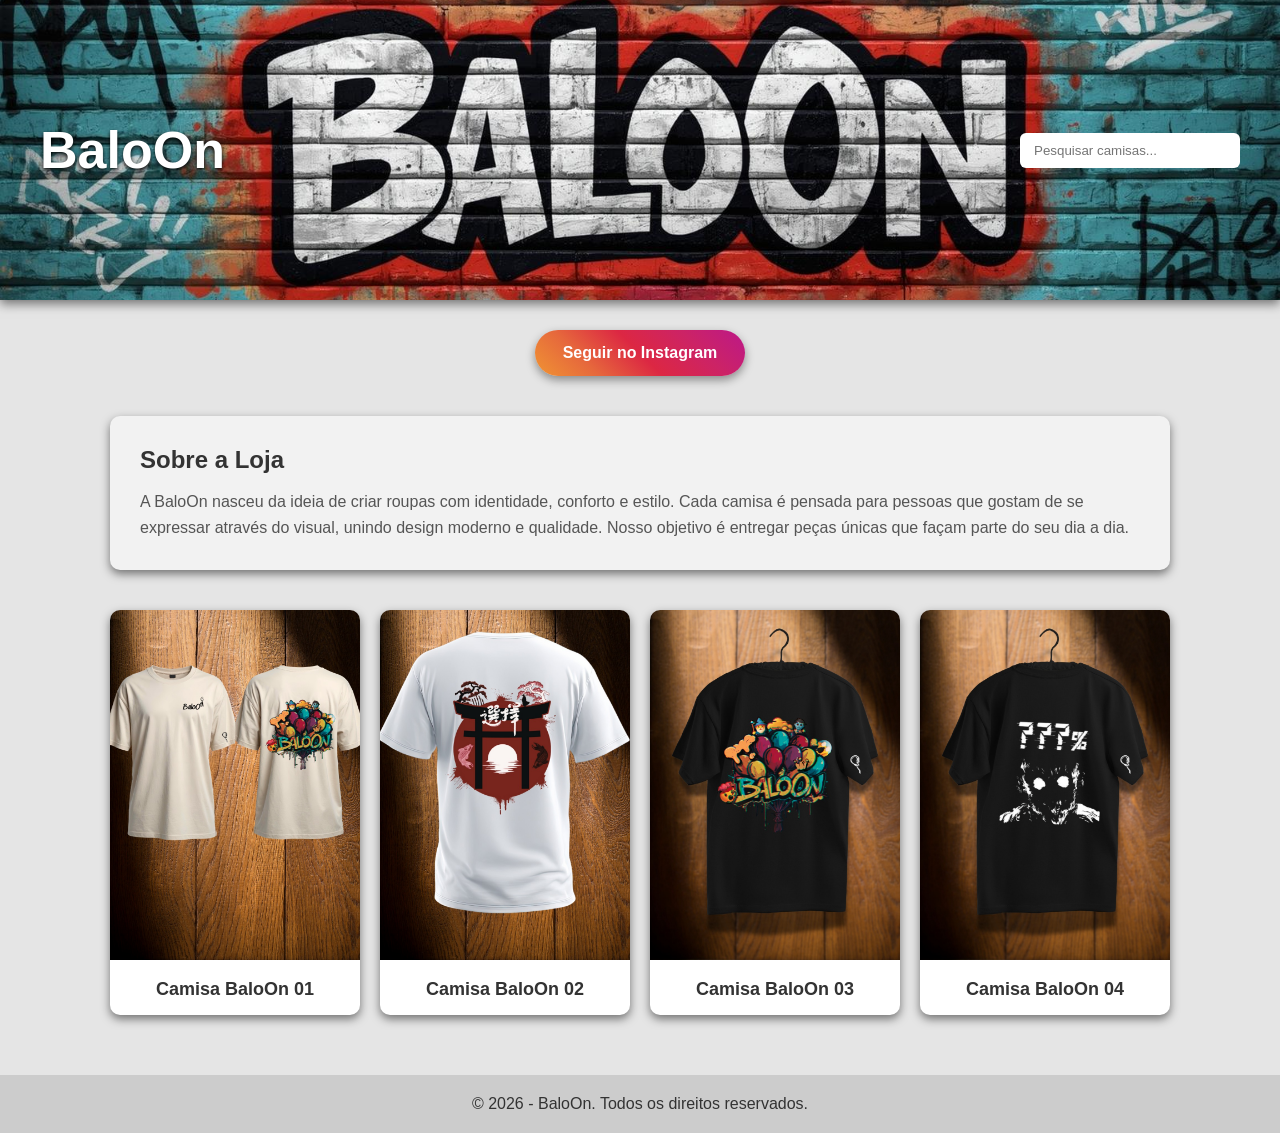
==== index.html @ 8f0a7f76 "Add files via upload" ====
<!DOCTYPE html>
<html lang="pt-BR">
<head>
    <meta charset="UTF-8">
    <meta name="viewport" content="width=device-width, initial-scale=1.0">
    <link rel="stylesheet" href="css/style.css">
    <title>Loja BaloOn</title>
</head>
<body>

    <header>
        <h1>BaloOn</h1>
        <div class="search-box">
            <input type="text" placeholder="Pesquisar camisas...">
        </div>
    </header>
     
    <div class="instagram-container">
    <a 
        href="https://www.instagram.com/baloon081" 
        target="_blank" 
        class="instagram-button"
    >
        Seguir no Instagram
    </a>
</div>

    <main>
        <section class="about">
            <h2>Sobre a Loja</h2>
            <p>
                A BaloOn nasceu da ideia de criar roupas com identidade, conforto e estilo.
                Cada camisa é pensada para pessoas que gostam de se expressar através do visual,
                unindo design moderno e qualidade. Nosso objetivo é entregar peças únicas
                que façam parte do seu dia a dia. 
            </p>
        </section>

        <section class="products">

            <a href="produto.html?id=1" class="product-link">
    <div class="product-card">
        <img src="img/camisa1.jpg" alt="Camisa 1">
        <h3>Camisa BaloOn 01</h3>
    </div>
</a>

<a href="produto.html?id=2" class="product-link">
    <div class="product-card">
        <img src="img/camisa2.jpg" alt="Camisa 2">
        <h3>Camisa BaloOn 02</h3>
    </div>
</a>

<a href="produto.html?id=3" class="product-link">
    <div class="product-card">
        <img src="img/camisa3.jpg" alt="Camisa 3">
        <h3>Camisa BaloOn 03</h3>
    </div>
</a>

<a href="produto.html?id=4" class="product-link">
    <div class="product-card">
        <img src="img/camisa4.jpg" alt="Camisa 4">
        <h3>Camisa BaloOn 04</h3>
    </div>
</a>

        </section>
    </main>

    <footer>
        © 2026 - BaloOn. Todos os direitos reservados.
    </footer>

</body>
</html>
---- css/style.css ----
* {
    margin: 0;
    padding: 0;
    box-sizing: border-box;
    font-family: Arial, Helvetica, sans-serif;
}

body {
    background-color: #e5e5e5;
    color: #333;
}

/* Cabeçalho */
header {
    background-image: url('../header.jpg'); /* sua arte do cabeçalho */
     box-shadow: 0 4px 10px rgba(0,0,0,0.5);
    background-size: cover;
    background-position: center;
    height: 300px;
    display: flex;
    align-items: center;
    justify-content: space-between;
    padding: 0 40px;
}

header h1 {
    color: #fff;
    font-size: 52px;
    text-shadow: 0 2px 4px rgba(0,0,1,1);
}

.search-box input {
    padding: 10px 14px;
    border-radius: 6px;
    border: none;
    outline: none;
    width: 220px;
}

/* Corpo */
main {
    max-width: 1100px;
    margin: 40px auto;
    padding: 0 20px;
}

.about {
    background-color: #f2f2f2;
    box-shadow: 0 4px 10px rgba(0,0,0,0.5);
    padding: 30px;
    border-radius: 10px;
    margin-bottom: 40px;
}

.about h2 {
    margin-bottom: 15px;
}

.about p {
    line-height: 1.6;
    color: #555;
}

/* Produtos */
.products {
    display: grid;
    grid-template-columns: repeat(auto-fit, minmax(220px, 1fr));
    gap: 20px;
}

.product-card {
    background-color: #fff;
    border-radius: 10px;
    overflow: hidden;
    box-shadow: 0 4px 10px rgba(0,0,0,0.5);
    transition: transform 0.3s;
}

.product-card:hover {
    transform: translateY(-5px);
}

.product-card img {
    width: 100%;
    height: 350px;
    object-fit: cover;
}

.product-card h3 {
    font-family:'Franklin Gothic Medium', 'Arial Narrow', Arial, sans-serif;
    padding: 15px;
    font-size: 18px;
    text-align: center;
}

.product-link {
    text-decoration: none;
    color: inherit;
}

/* Rodapé */
footer {
    margin-top: 60px;
    padding: 20px;
    text-align: center;
    background-color: #ccc;
    color: #333;
}

/* Parte JavaScript*/
.product-page {
    display: flex;
    gap: 40px;
    background-color: #f2f2f2;
    padding: 30px;
    border-radius: 10px;
    box-shadow: 0 4px 10px rgba(0,0,0,0.5);
}

.product-page img {
    width: 250px;
    border-radius: 10px;
}

.product-info h2 {
    margin-bottom: 15px;
}

.product-info p {
    margin-bottom: 20px;
    line-height: 1.6;
}

.price {
    display: block;
    margin-top: 10px;
    margin-bottom: 20px; /* distância entre preço e botão */
    font-size: 28px;
    font-weight: bold;
}


/* Botão Voltar Pagina Principal*/
.back-button {
    display: inline-block;
    margin-bottom: 20px;
    text-decoration: none;
    color: #333;
    font-weight: bold;
    background-color: #ddd;
    padding: 10px 18px;
    border-radius: 8px;
    box-shadow: 0 2px 6px rgba(0,0,0,0.3);
    transition: background-color 0.3s, transform 0.2s;
}

.back-button:hover {
    background-color: #ccc;
    transform: translateY(-2px);
}

/* Botão Whatsapp*/
.whatsapp-button {
    margin-top: 25px;
    padding: 14px 14px;
    font-size: 16px;
    font-weight: bold;
    color: #fff;
    background-color: #25D366;
    border: none;
    border-radius: 8px;
    cursor: pointer;
    box-shadow: 0 4px 10px rgba(0,0,0,0.4);
    transition: transform 0.2s, background-color 0.3s;
}

.whatsapp-button:hover {
    background-color: #1ebe5d;
    transform: translateY(-2px);
}

/* Opção de receber o produto*/
.delivery-options {
    margin-top: 15px;
    margin-bottom: 20px;
}

.delivery-options p {
    font-weight: bold;
    margin-bottom: 8px;
}

.delivery-options label {
    display: block;
    margin-bottom: 6px;
    cursor: pointer;
}

/*Botão Instagram*/
.instagram-container {
    display: flex;
    justify-content: center;
    margin: 30px 0;
}

.instagram-button {
    text-decoration: none;
    padding: 14px 28px;
    font-size: 16px;
    font-weight: bold;
    color: #fff;
    background: linear-gradient(
        45deg,
        #f09433,
        #e6683c,
        #dc2743,
        #cc2366,
        #bc1888
    );
    border-radius: 30px;
    box-shadow: 0 4px 10px rgba(0,0,0,0.4);
    transition: transform 0.2s, box-shadow 0.3s;
}

.instagram-button:hover {
    transform: translateY(-2px);
    box-shadow: 0 6px 14px rgba(0,0,0,0.5);
}

.no-select {
    -webkit-user-select: none;
    -moz-user-select: none;
    -ms-user-select: none;
    user-select: none;
}




/*Ajuste do Site para Celular*/
@media (max-width: 768px) {

     .instagram-button {
        width: 90%;
        text-align: center;
    }

    header {
        height: 220px;
        padding: 0 20px;
    }

    header h1 {
        font-size: 36px;
    }

    .product-page {
        flex-direction: column;
        align-items: center;
    }

    .product-page img {
        width: 100%;
        max-width: 320px;
    }

    .product-info {
        width: 100%;
        text-align: center;
    }

    .price {
        font-size: 24px;
    }

    .whatsapp-button {
        width: 100%;
        max-width: none;
    }

    .back-button {
        width: 100%;
        text-align: center;
    }
}
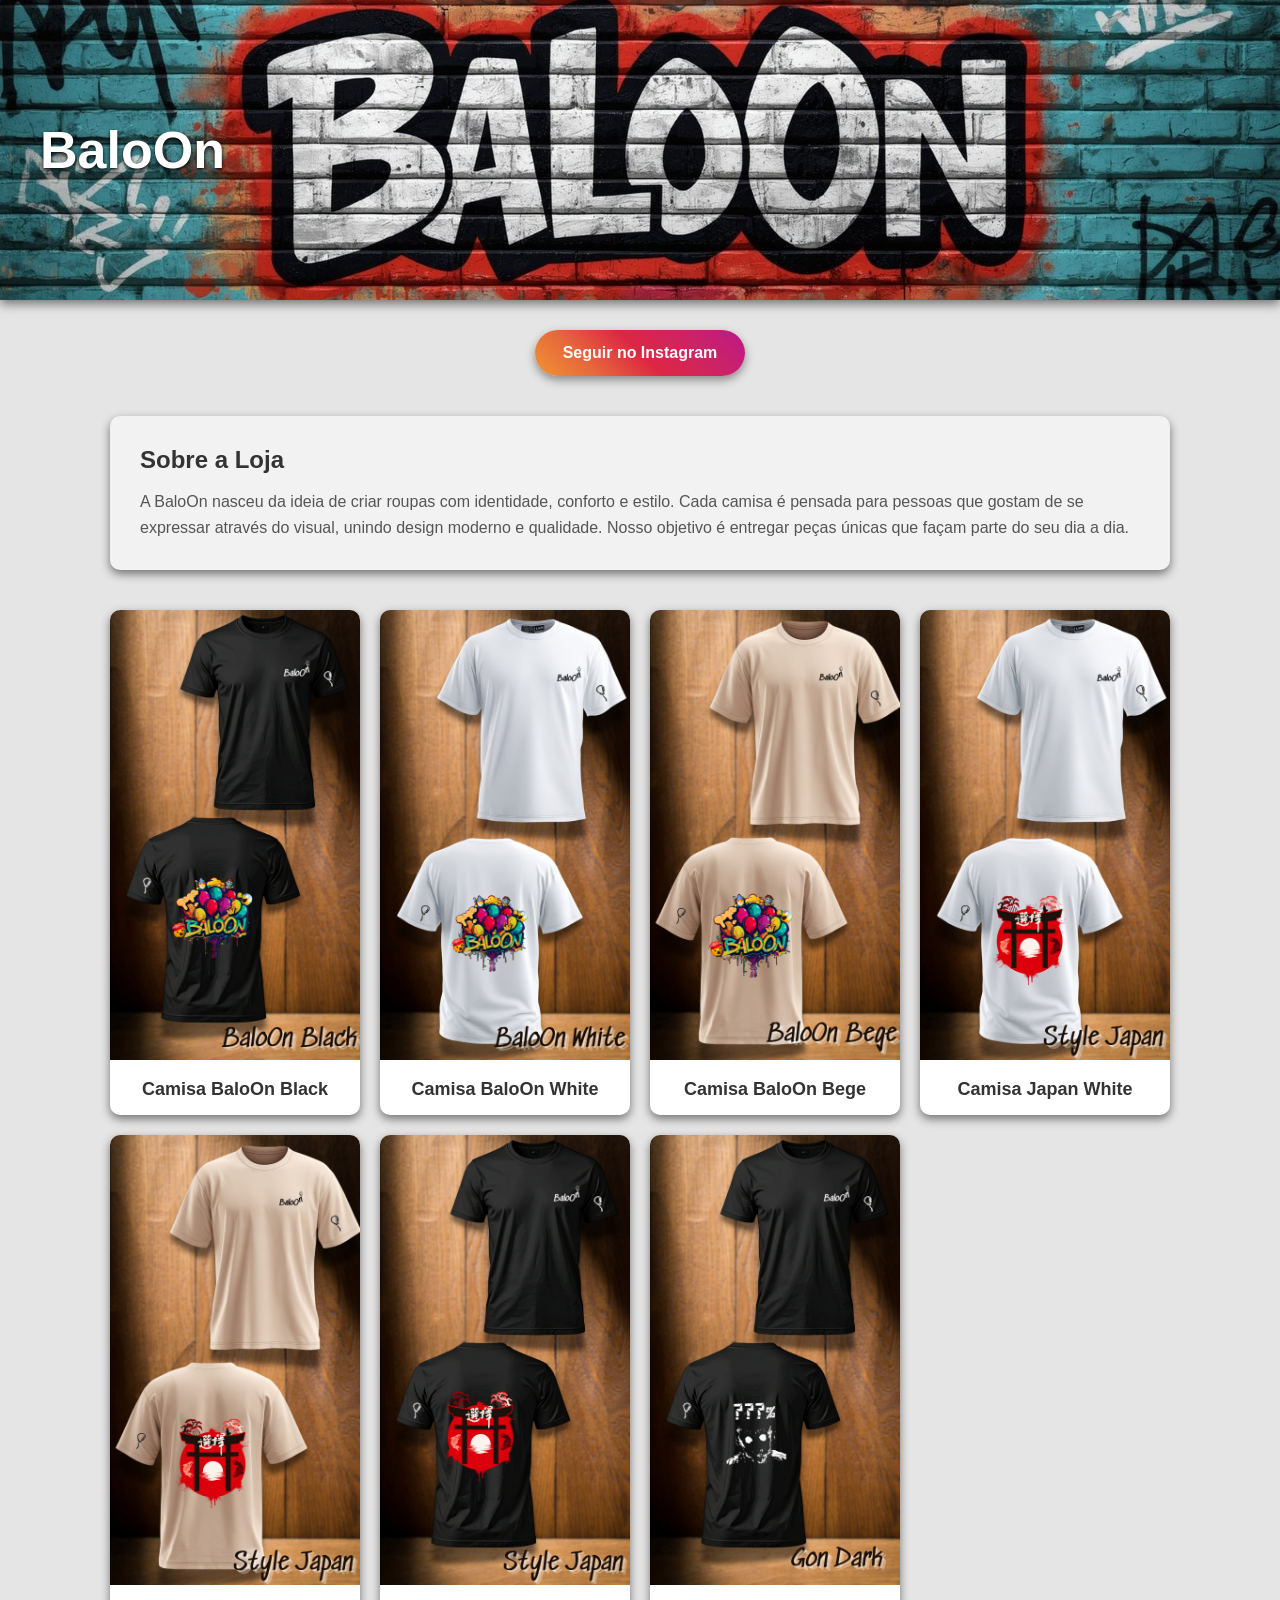
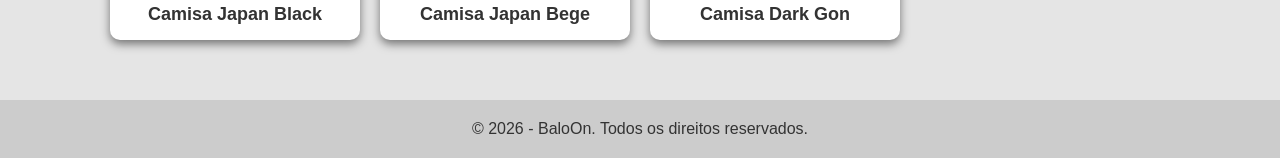
==== commit 428d74c0: "Add files via upload" ====
--- a/index.html
+++ b/index.html
@@ -10,9 +10,6 @@
 
     <header>
         <h1>BaloOn</h1>
-        <div class="search-box">
-            <input type="text" placeholder="Pesquisar camisas...">
-        </div>
     </header>
      
     <div class="instagram-container">
@@ -41,28 +38,49 @@
             <a href="produto.html?id=1" class="product-link">
     <div class="product-card">
         <img src="img/camisa1.jpg" alt="Camisa 1">
-        <h3>Camisa BaloOn 01</h3>
+        <h3>Camisa BaloOn Black</h3>
     </div>
 </a>
 
 <a href="produto.html?id=2" class="product-link">
     <div class="product-card">
         <img src="img/camisa2.jpg" alt="Camisa 2">
-        <h3>Camisa BaloOn 02</h3>
+        <h3>Camisa BaloOn White</h3>
     </div>
 </a>
 
 <a href="produto.html?id=3" class="product-link">
     <div class="product-card">
         <img src="img/camisa3.jpg" alt="Camisa 3">
-        <h3>Camisa BaloOn 03</h3>
+        <h3>Camisa BaloOn Bege</h3>
     </div>
 </a>
 
 <a href="produto.html?id=4" class="product-link">
     <div class="product-card">
         <img src="img/camisa4.jpg" alt="Camisa 4">
-        <h3>Camisa BaloOn 04</h3>
+        <h3>Camisa Japan White</h3>
+    </div>
+</a>
+
+<a href="produto.html?id=5" class="product-link">
+    <div class="product-card">
+        <img src="img/camisa5.jpg" alt="Camisa 5">
+        <h3>Camisa Japan Black</h3>
+    </div>
+</a>
+
+<a href="produto.html?id=6" class="product-link">
+    <div class="product-card">
+        <img src="img/camisa6.jpg" alt="Camisa 6">
+        <h3>Camisa Japan Bege</h3>
+    </div>
+</a>
+
+<a href="produto.html?id=7" class="product-link">
+    <div class="product-card">
+        <img src="img/camisa7.jpg" alt="Camisa 7">
+        <h3>Camisa Dark Gon</h3>
     </div>
 </a>
 
--- a/css/style.css
+++ b/css/style.css
@@ -82,7 +82,7 @@
 
 .product-card img {
     width: 100%;
-    height: 350px;
+    height: 450px;
     object-fit: cover;
 }
 
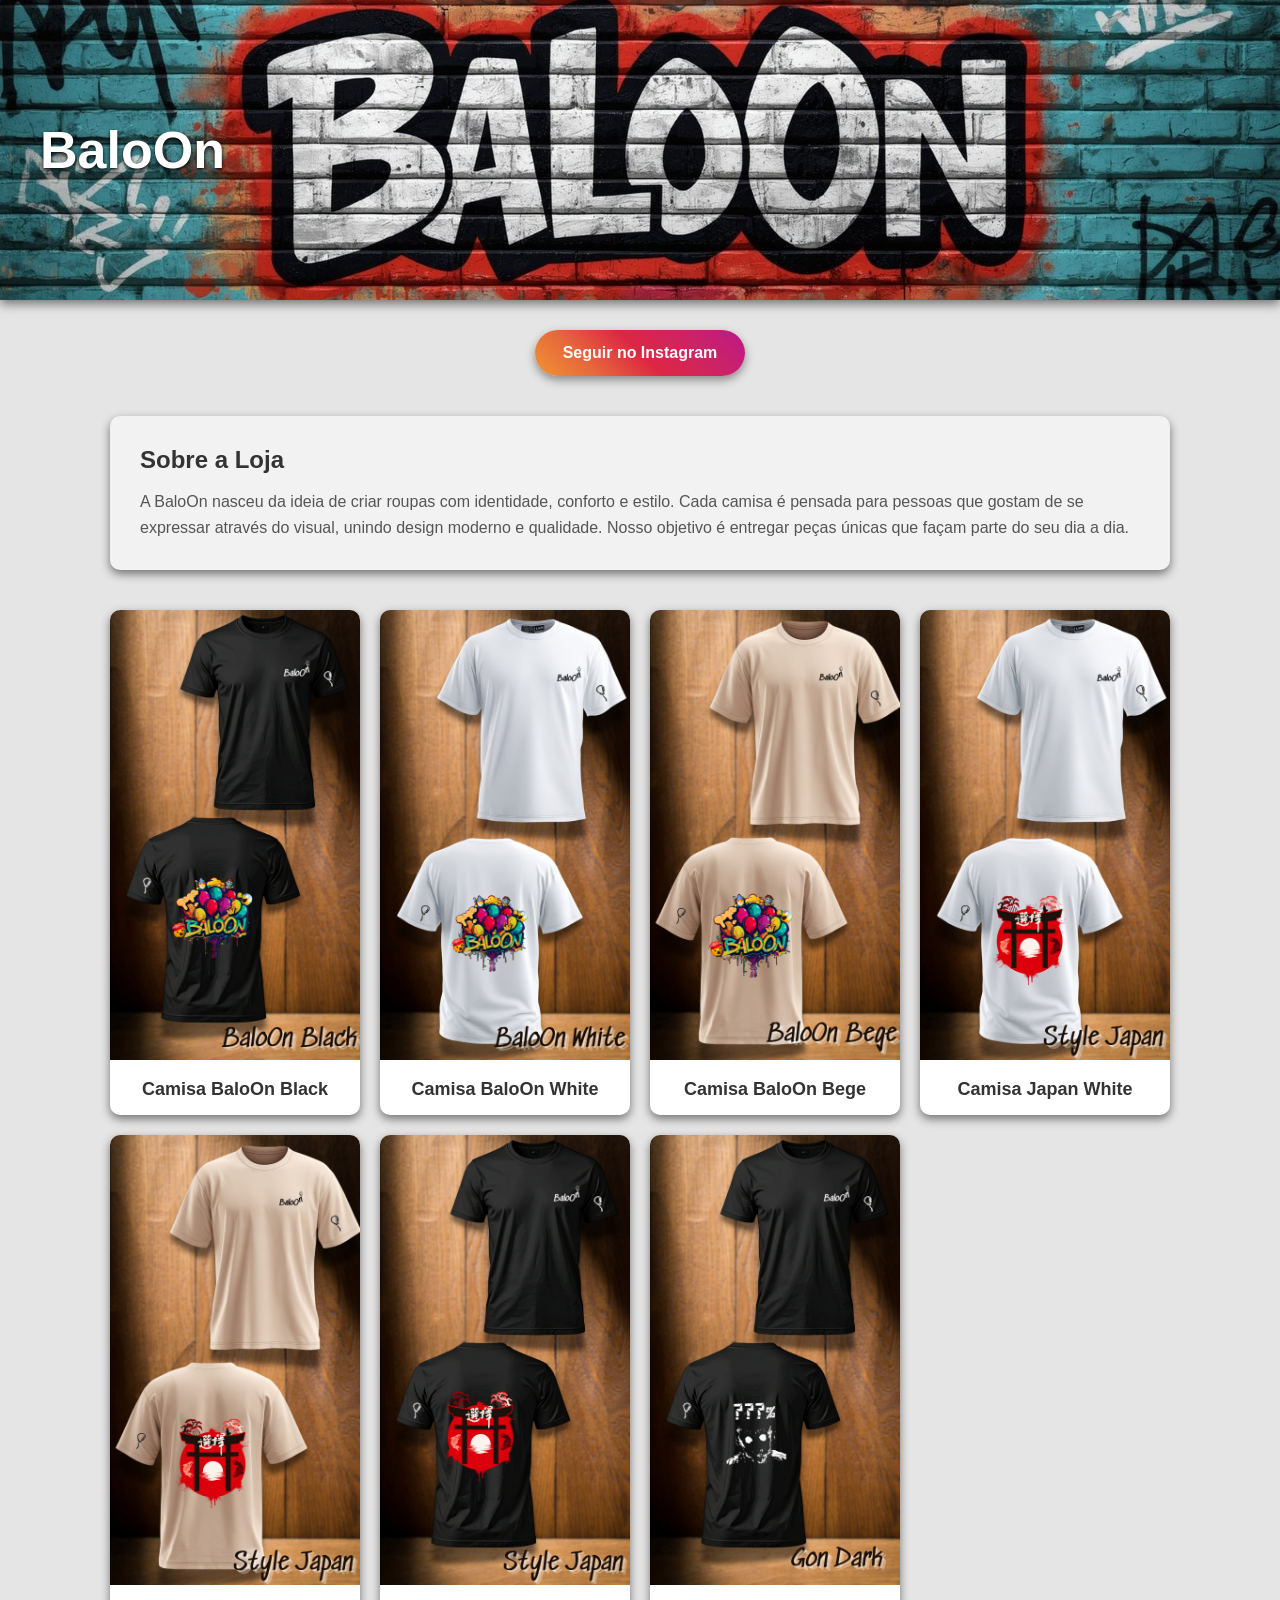
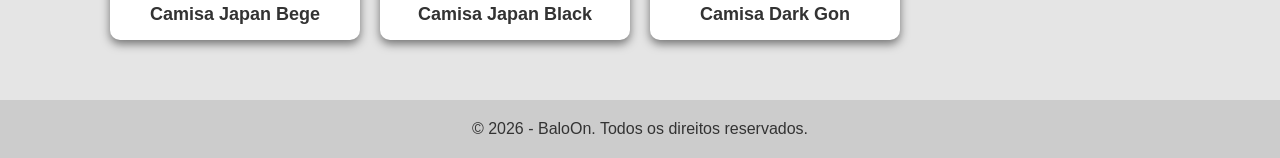
==== commit bc0f0109: "Fix HTML formatting and structure" ====
--- a/index.html
+++ b/index.html
@@ -66,14 +66,14 @@
 <a href="produto.html?id=5" class="product-link">
     <div class="product-card">
         <img src="img/camisa5.jpg" alt="Camisa 5">
-        <h3>Camisa Japan Black</h3>
+        <h3>Camisa Japan Bege</h3>
     </div>
 </a>
 
 <a href="produto.html?id=6" class="product-link">
     <div class="product-card">
         <img src="img/camisa6.jpg" alt="Camisa 6">
-        <h3>Camisa Japan Bege</h3>
+        <h3>Camisa Japan Black</h3>
     </div>
 </a>
 
@@ -93,3 +93,4 @@
 
 </body>
 </html>
+
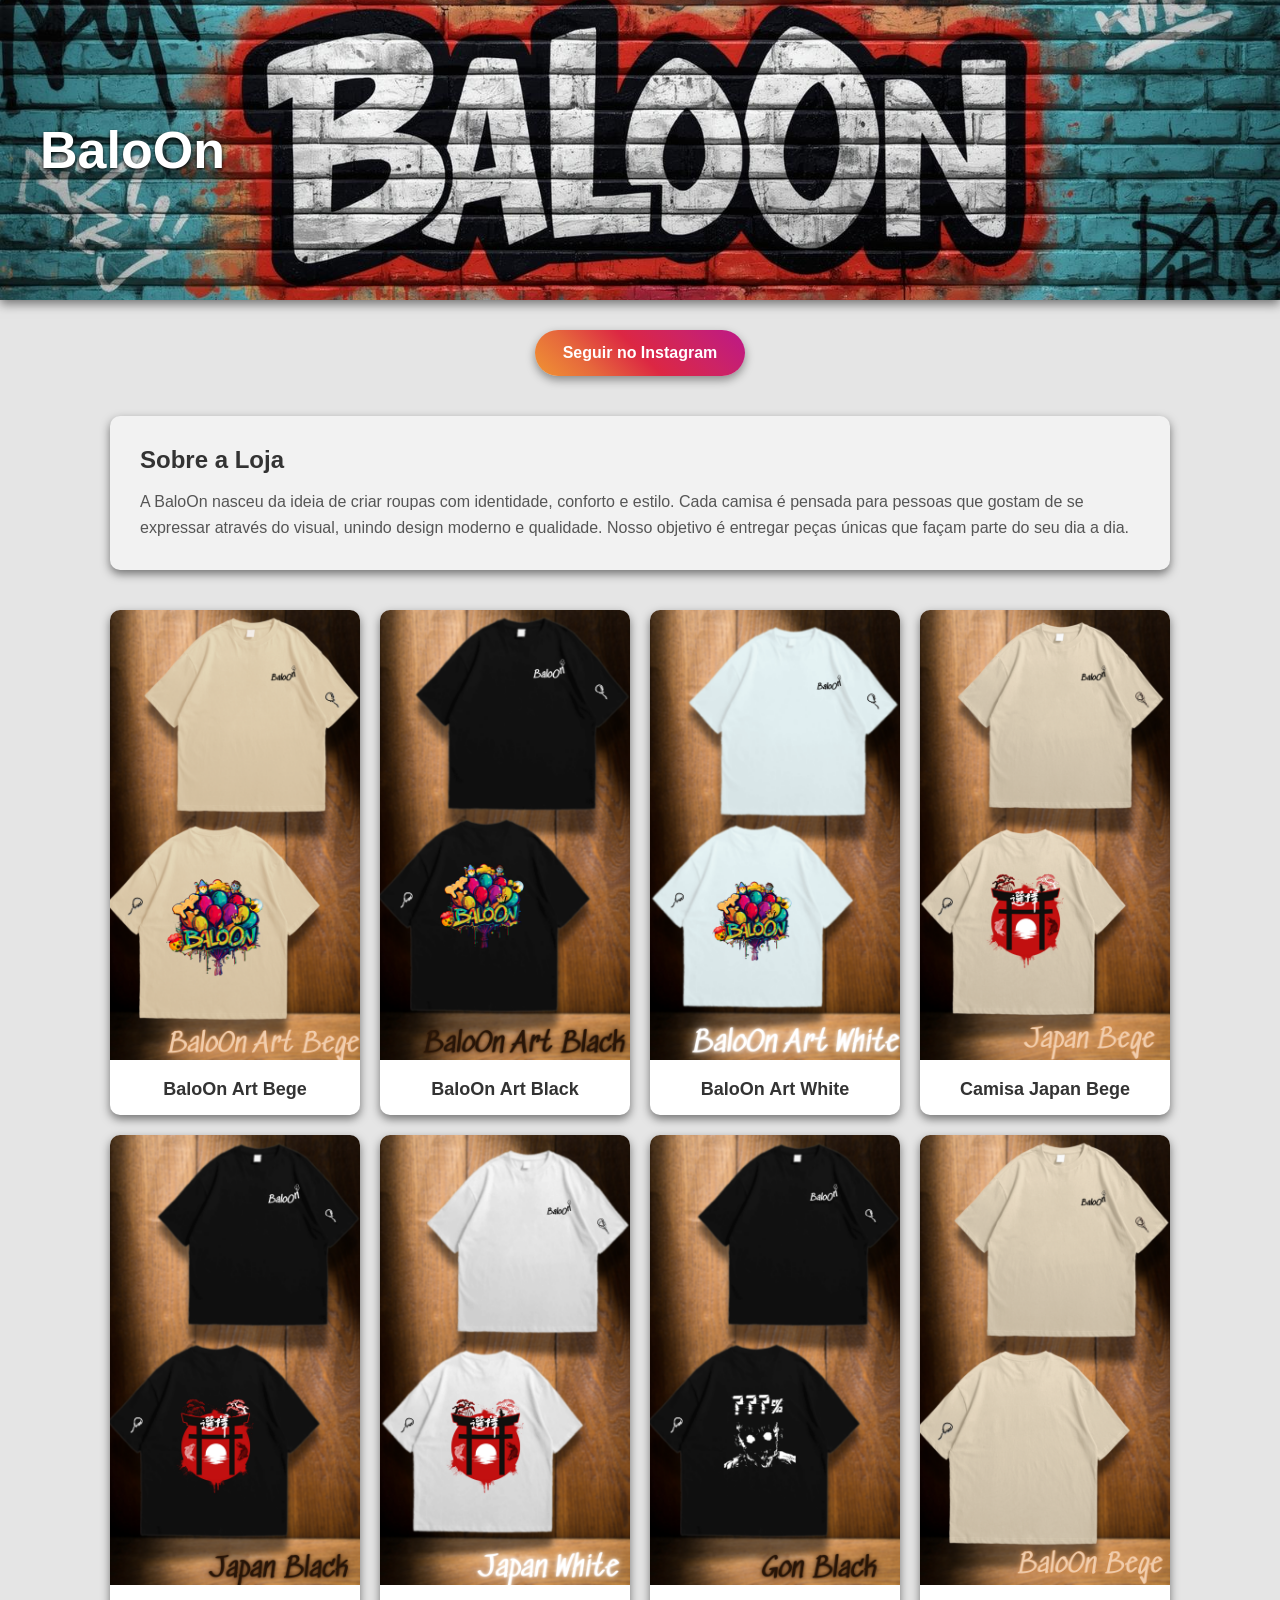
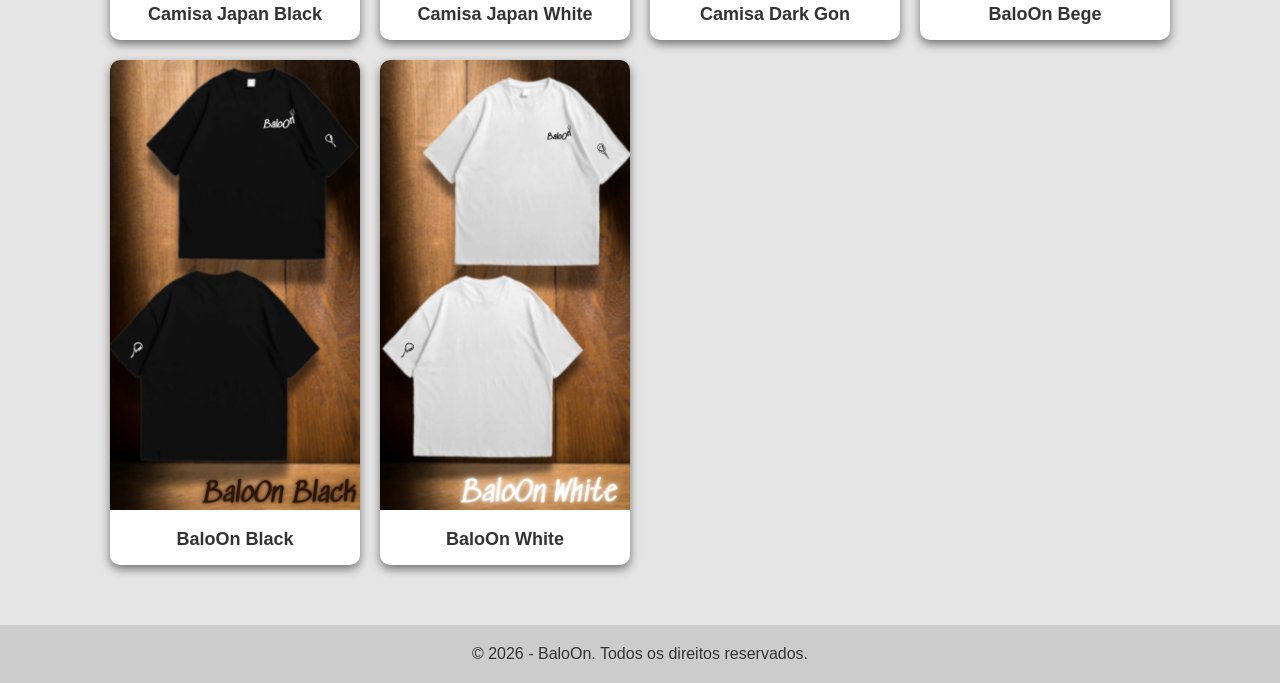
==== commit b5420b98: "Add files via upload" ====
--- a/index.html
+++ b/index.html
@@ -38,42 +38,42 @@
             <a href="produto.html?id=1" class="product-link">
     <div class="product-card">
         <img src="img/camisa1.jpg" alt="Camisa 1">
-        <h3>Camisa BaloOn Black</h3>
+        <h3>BaloOn Art Bege</h3>
     </div>
 </a>
 
 <a href="produto.html?id=2" class="product-link">
     <div class="product-card">
         <img src="img/camisa2.jpg" alt="Camisa 2">
-        <h3>Camisa BaloOn White</h3>
+        <h3>BaloOn Art Black</h3>
     </div>
 </a>
 
 <a href="produto.html?id=3" class="product-link">
     <div class="product-card">
         <img src="img/camisa3.jpg" alt="Camisa 3">
-        <h3>Camisa BaloOn Bege</h3>
+        <h3>BaloOn Art White</h3>
     </div>
 </a>
 
 <a href="produto.html?id=4" class="product-link">
     <div class="product-card">
         <img src="img/camisa4.jpg" alt="Camisa 4">
-        <h3>Camisa Japan White</h3>
+        <h3>Camisa Japan Bege</h3>
     </div>
 </a>
 
 <a href="produto.html?id=5" class="product-link">
     <div class="product-card">
         <img src="img/camisa5.jpg" alt="Camisa 5">
-        <h3>Camisa Japan Bege</h3>
+        <h3>Camisa Japan Black</h3>
     </div>
 </a>
 
 <a href="produto.html?id=6" class="product-link">
     <div class="product-card">
         <img src="img/camisa6.jpg" alt="Camisa 6">
-        <h3>Camisa Japan Black</h3>
+        <h3>Camisa Japan White</h3>
     </div>
 </a>
 
@@ -81,6 +81,27 @@
     <div class="product-card">
         <img src="img/camisa7.jpg" alt="Camisa 7">
         <h3>Camisa Dark Gon</h3>
+    </div>
+</a>
+
+<a href="produto.html?id=8" class="product-link">
+    <div class="product-card">
+        <img src="img/camisa8.jpg" alt="Camisa 7">
+        <h3>BaloOn Bege</h3>
+    </div>
+</a>
+
+<a href="produto.html?id=9" class="product-link">
+    <div class="product-card">
+        <img src="img/camisa9.jpg" alt="Camisa 7">
+        <h3>BaloOn Black</h3>
+    </div>
+</a>
+
+<a href="produto.html?id=10" class="product-link">
+    <div class="product-card">
+        <img src="img/camisa10.jpg" alt="Camisa 7">
+        <h3>BaloOn White</h3>
     </div>
 </a>
 
@@ -93,4 +114,3 @@
 
 </body>
 </html>
-
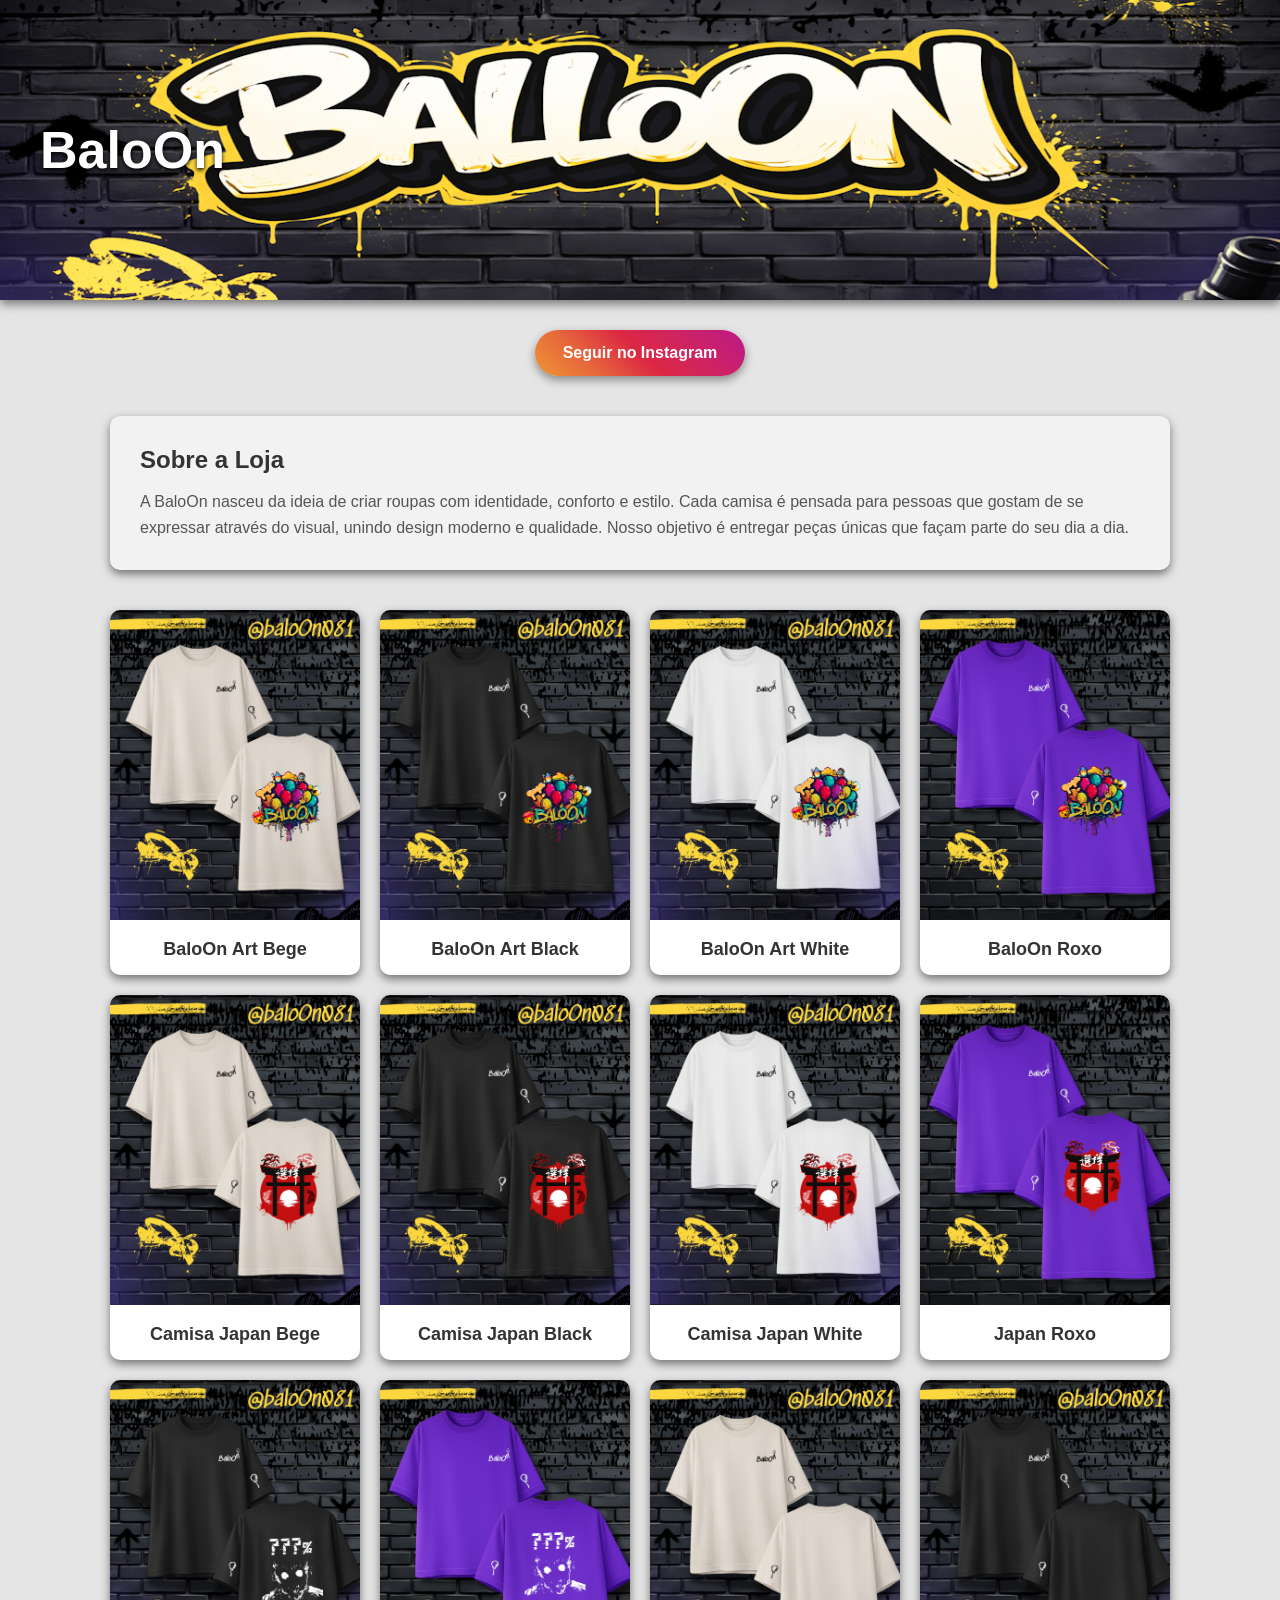
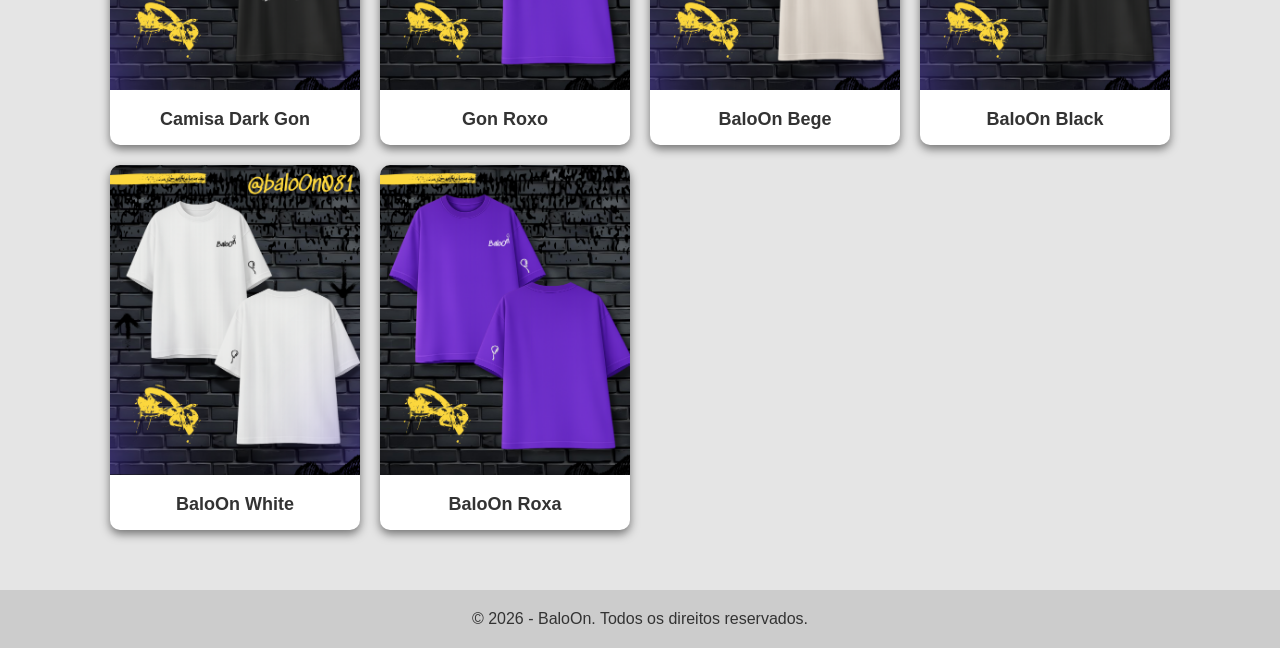
==== commit 80aa241e: "Add files via upload" ====
--- a/index.html
+++ b/index.html
@@ -56,6 +56,13 @@
     </div>
 </a>
 
+<a href="produto.html?id=11" class="product-link">
+    <div class="product-card">
+        <img src="img/camisa11.jpg" alt="Camisa 11">
+        <h3>BaloOn Roxo</h3>
+    </div>
+</a>
+
 <a href="produto.html?id=4" class="product-link">
     <div class="product-card">
         <img src="img/camisa4.jpg" alt="Camisa 4">
@@ -77,10 +84,24 @@
     </div>
 </a>
 
+<a href="produto.html?id=12" class="product-link">
+    <div class="product-card">
+        <img src="img/camisa12.jpg" alt="Camisa 12">
+        <h3>Japan Roxo</h3>
+    </div>
+</a>
+
 <a href="produto.html?id=7" class="product-link">
     <div class="product-card">
         <img src="img/camisa7.jpg" alt="Camisa 7">
         <h3>Camisa Dark Gon</h3>
+    </div>
+</a>
+
+<a href="produto.html?id=13" class="product-link">
+    <div class="product-card">
+        <img src="img/camisa13.jpg" alt="Camisa 13">
+        <h3>Gon Roxo</h3>
     </div>
 </a>
 
@@ -104,6 +125,12 @@
         <h3>BaloOn White</h3>
     </div>
 </a>
+<a href="produto.html?id=14" class="product-link">
+    <div class="product-card">
+        <img src="img/camisa14.jpg" alt="Camisa 14">
+        <h3>BaloOn Roxa</h3>
+    </div>
+</a>
 
         </section>
     </main>
--- a/css/style.css
+++ b/css/style.css
@@ -82,7 +82,7 @@
 
 .product-card img {
     width: 100%;
-    height: 450px;
+    height: 310px;
     object-fit: cover;
 }
 
@@ -118,7 +118,7 @@
 }
 
 .product-page img {
-    width: 250px;
+    width: 350px;
     border-radius: 10px;
 }
 
@@ -282,8 +282,24 @@
         width: 100%;
         text-align: center;
     }
-}
-
-
-
-
+
+      .products {
+        grid-template-columns: repeat(2, 1fr);
+        gap: 12px;
+    }
+
+    .product-card img {
+        height: 220px;
+    }
+
+    .product-card h3 {
+        font-size: 14px;
+        padding: 10px;
+    }
+}
+
+
+
+
+
+
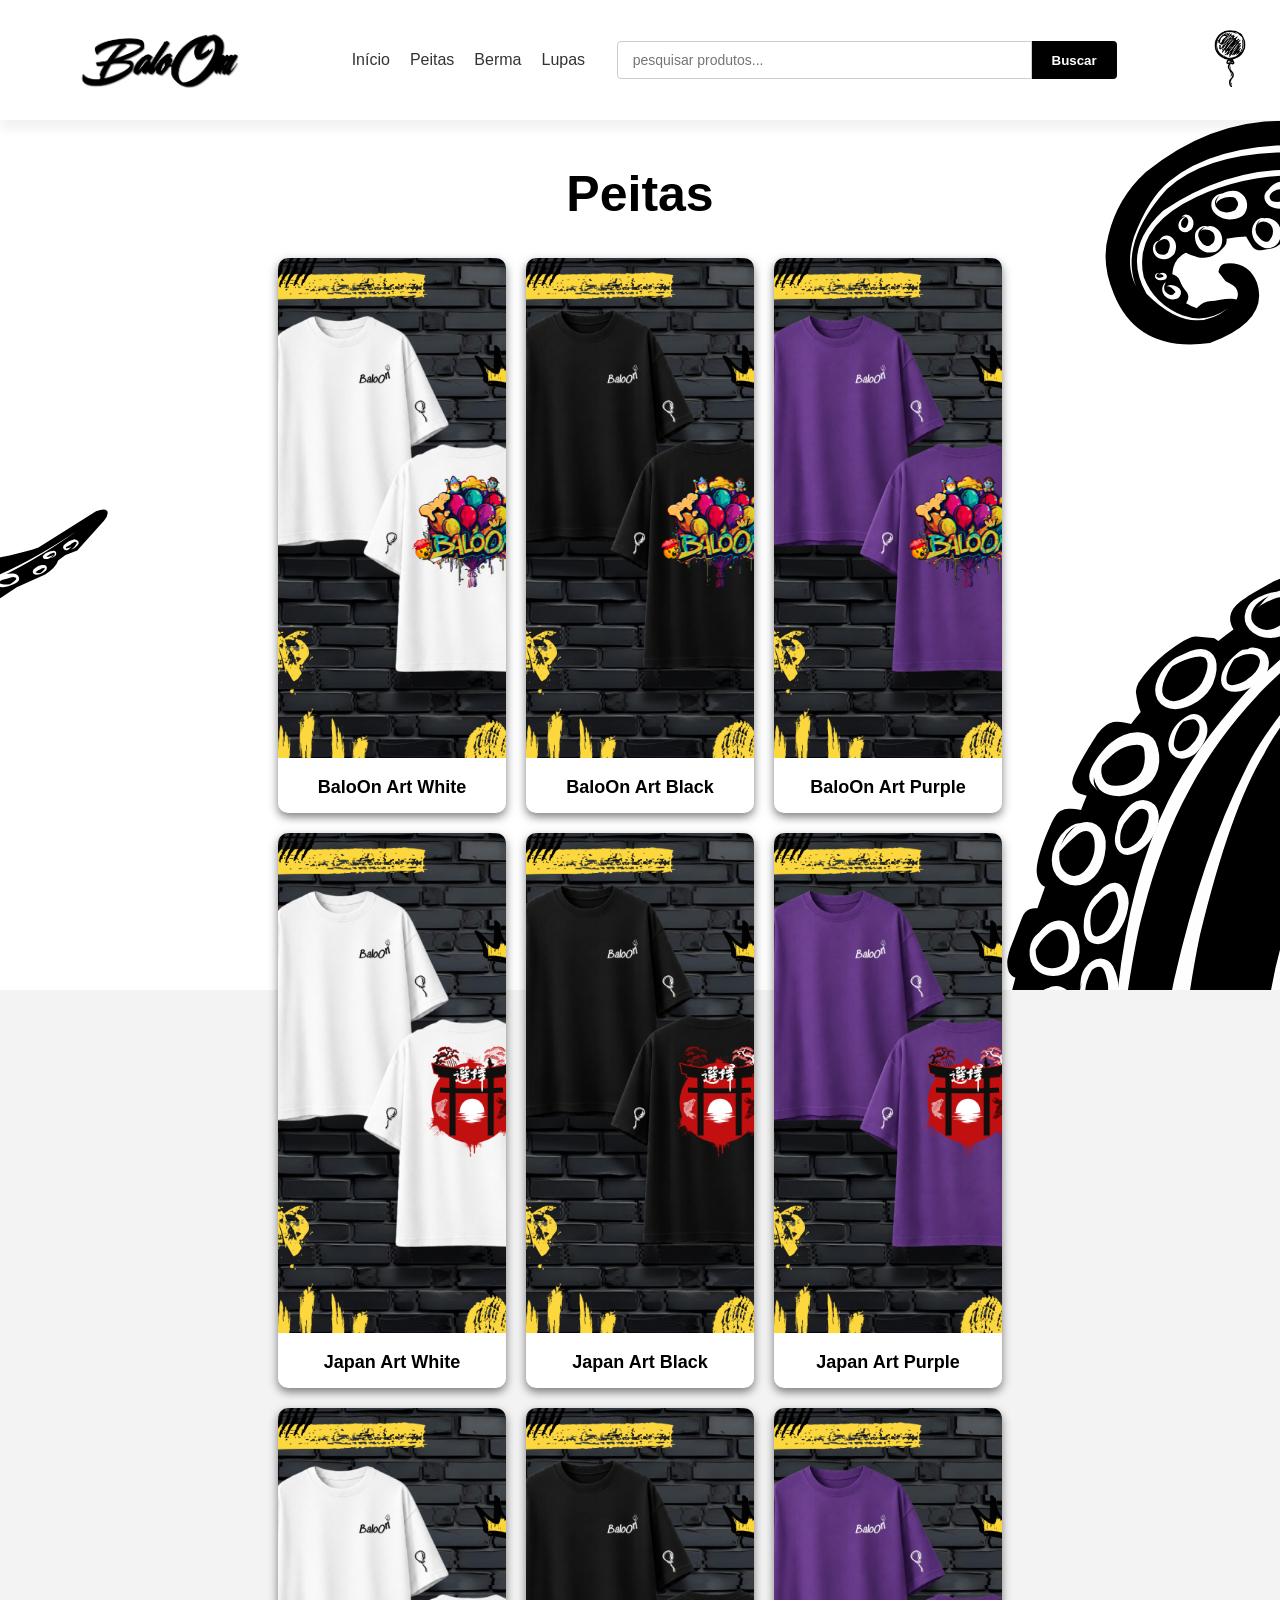
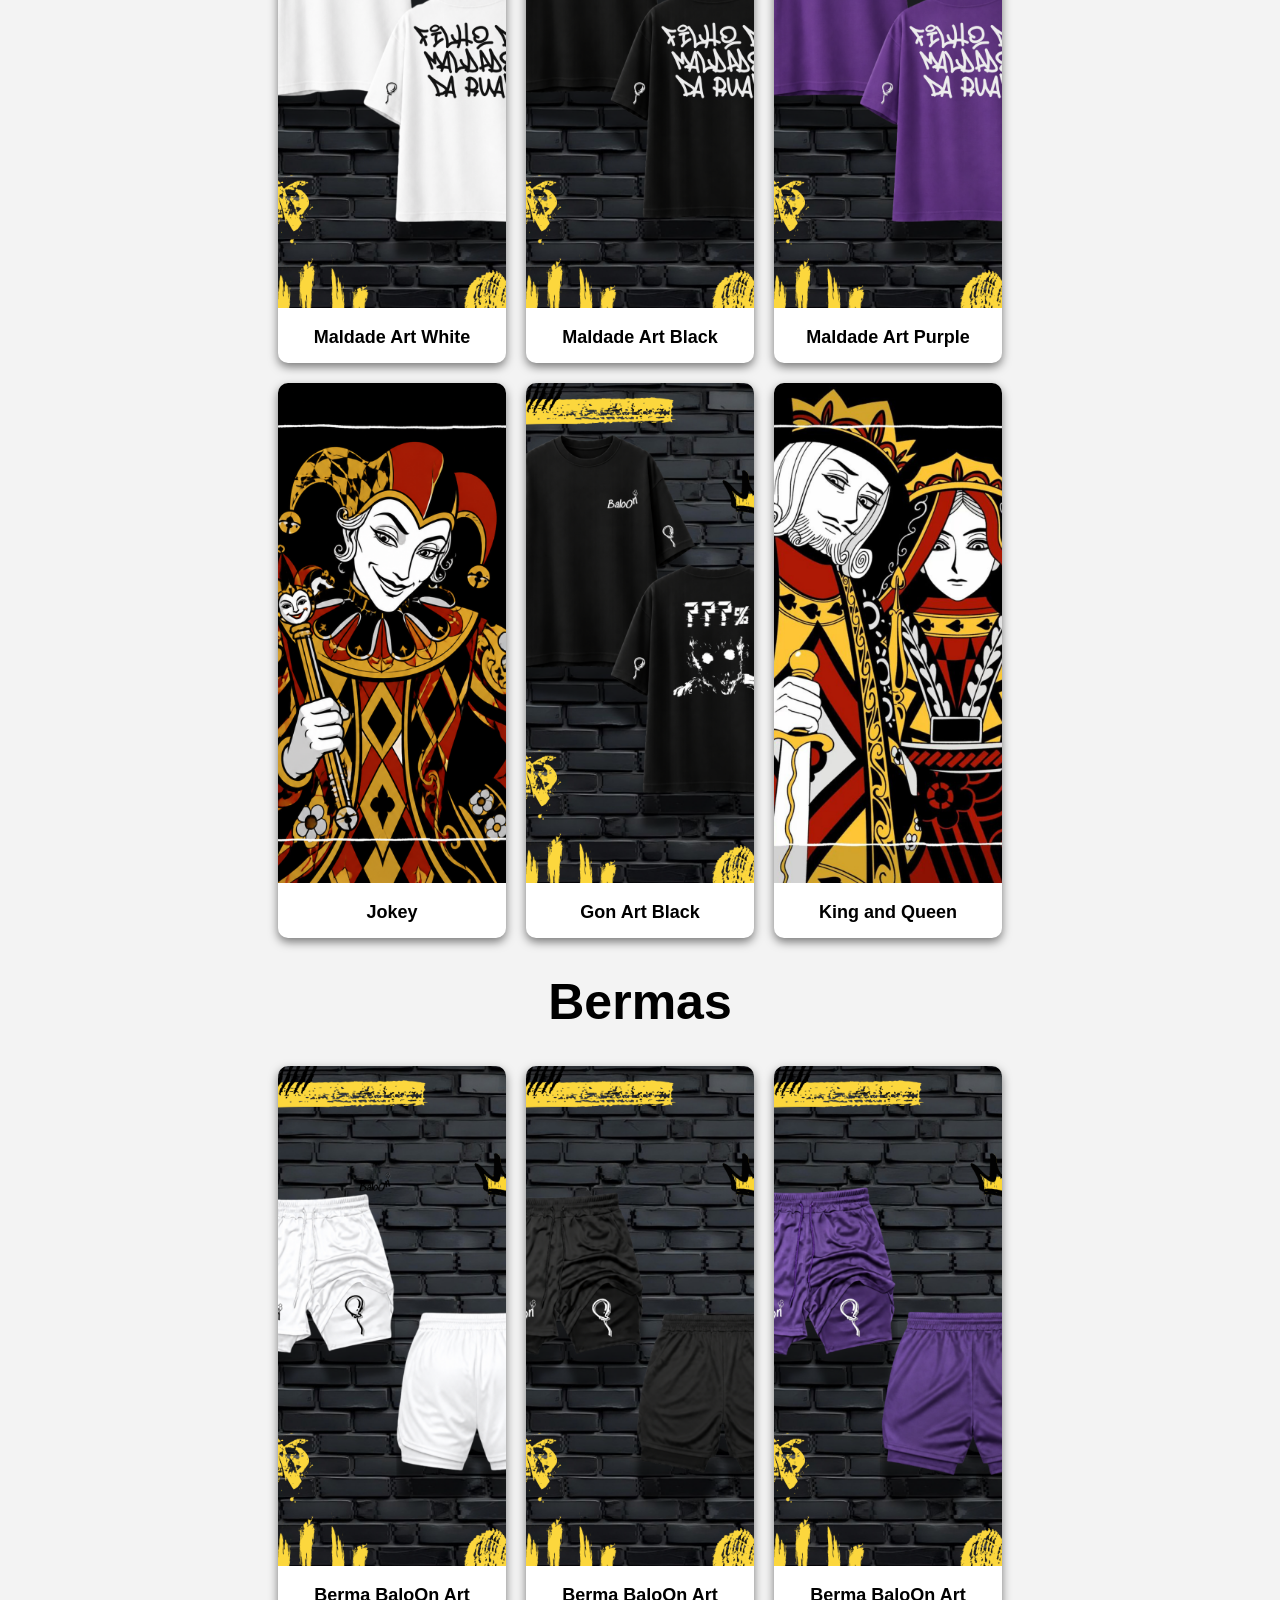
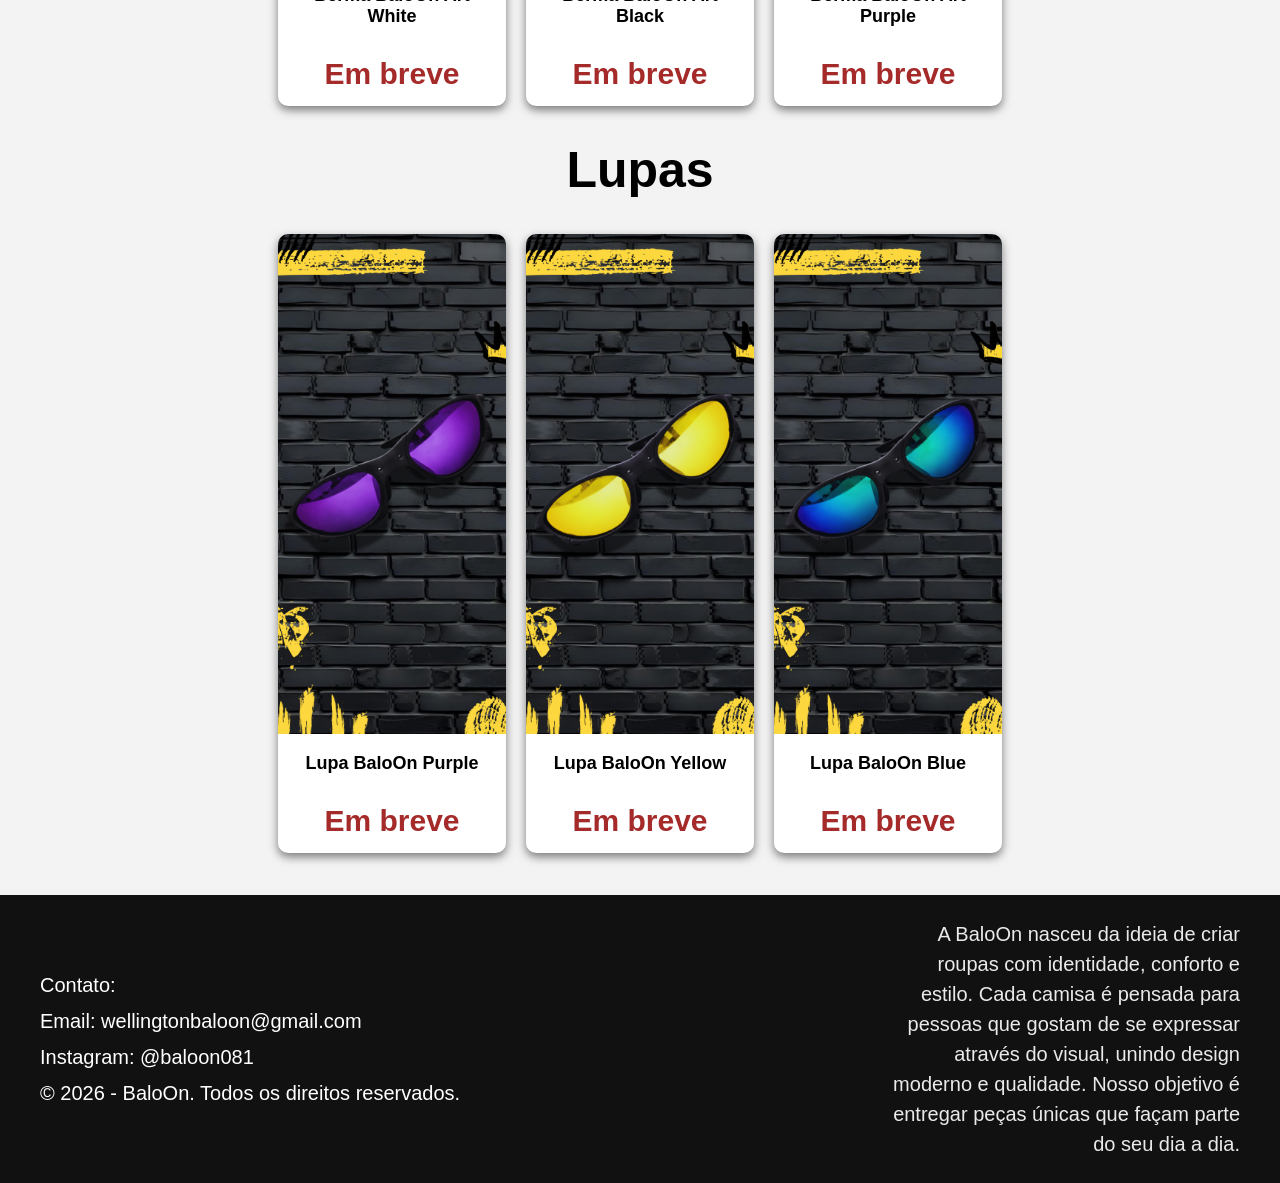
==== commit ce4e1992: "Add files via upload" ====
--- a/index.html
+++ b/index.html
@@ -1,143 +1,235 @@
 <!DOCTYPE html>
-<html lang="pt-BR">
+<html lang="pt-br">
 <head>
     <meta charset="UTF-8">
     <meta name="viewport" content="width=device-width, initial-scale=1.0">
-    <link rel="stylesheet" href="css/style.css">
-    <title>Loja BaloOn</title>
+     <link rel="stylesheet" href="https://cdnjs.cloudflare.com/ajax/libs/font-awesome/5.12.1/css/all.min.css">
+    <link rel="stylesheet" href="css/style-principal.css">
+   
+    <title>Pagina Principal</title>
 </head>
 <body>
-
-    <header>
-        <h1>BaloOn</h1>
-    </header>
-     
-    <div class="instagram-container">
-    <a 
-        href="https://www.instagram.com/baloon081" 
-        target="_blank" 
-        class="instagram-button"
-    >
-        Seguir no Instagram
-    </a>
-</div>
-
-    <main>
-        <section class="about">
-            <h2>Sobre a Loja</h2>
-            <p>
-                A BaloOn nasceu da ideia de criar roupas com identidade, conforto e estilo.
-                Cada camisa é pensada para pessoas que gostam de se expressar através do visual,
-                unindo design moderno e qualidade. Nosso objetivo é entregar peças únicas
-                que façam parte do seu dia a dia. 
-            </p>
-        </section>
-
-        <section class="products">
-
-            <a href="produto.html?id=1" class="product-link">
-    <div class="product-card">
-        <img src="img/camisa1.jpg" alt="Camisa 1">
-        <h3>BaloOn Art Bege</h3>
+    
+   <header id="cabecalho">
+    <!-- Bloco 1: Logo -->
+    <div class="logo">
+      <img class="baloon" src="imagens/BaloOn/1.png" alt="BaloOn">
     </div>
-</a>
-
-<a href="produto.html?id=2" class="product-link">
-    <div class="product-card">
-        <img src="img/camisa2.jpg" alt="Camisa 2">
-        <h3>BaloOn Art Black</h3>
+    
+    <!-- Bloco 2: Menu (Se não houver este bloco, a logo fica sozinha na esquerda) -->
+    <nav class="menu">
+      <ul>
+        <li><a href="#Inicio">Início</a></li>
+        <li><a href="#Peitas">Peitas</a></li>
+        <li><a href="#Bermas">Berma</a></li>
+        <li><a href="#Lupas">Lupas</a></li>
+      </ul>
+    </nav>
+
+    <!--Bloco 3: barra de pesquisa-->
+    <form action="/buscar" class="barra-pesquisa" >
+      <input type="text" name="q" placeholder="pesquisar produtos...">
+      <button type="submit">Buscar</button>
+    </form>
+
+    <search></search>
+    
+
+    <!--Bloco 4: carrinho de compras-->
+    <div class="carrinho">
+      <img src="imagens/balão.png" alt="BaloOn">
     </div>
-</a>
-
-<a href="produto.html?id=3" class="product-link">
-    <div class="product-card">
-        <img src="img/camisa3.jpg" alt="Camisa 3">
-        <h3>BaloOn Art White</h3>
+
+  </header>
+
+  <main>
+    <h1 id="Inicio"></h1>
+    <h1 id="Peitas">Peitas</h1>
+    <section class="products">
+
+       <!--Camisas BaloOn Art-->
+      <a href="produto.html?id=1" class="product-link">
+        <div class="product-card">
+          <img src="imagens/BaloOn_camisas/Baloon-white.png" alt="Camisa BaloOn Art">
+          <h3>BaloOn Art White</h3>
+        </div>
+      </a>
+
+      <a href="produto.html?id=2" class="product-link">
+        <div class="product-card">
+          <img src="imagens/BaloOn_camisas/Baloon-black.png" alt="Camisa BaloOn Art">
+          <h3>BaloOn Art Black</h3>
+        </div>
+     </a>
+
+      <a href="produto.html?id=3" class="product-link">
+        <div class="product-card">
+          <img src="imagens/BaloOn_camisas/Baloon-purple.png" alt="Camisa BaloOn Art">
+          <h3>BaloOn Art Purple</h3>
+        </div>
+      </a>
+
+      <!--Camisas Japan Art-->
+     <a href="produto.html?id=4" class="product-link">
+        <div class="product-card">
+          <img src="imagens/BaloOn_camisas/BaloOn-Japan-White.png" alt="Camisa BaloOn Art">
+          <h3>Japan Art White</h3>
+        </div>
+      </a>
+
+     <a href="produto.html?id=5" class="product-link">
+        <div class="product-card">
+          <img src="imagens/BaloOn_camisas/BaloOn-Japan-Black.png" alt="Camisa BaloOn Art">
+          <h3>Japan Art Black</h3>
+        </div>
+      </a>
+
+     <a href="produto.html?id=6" class="product-link">
+        <div class="product-card">
+          <img src="imagens/BaloOn_camisas/BaloOn-Japan-Purple.png" alt="Camisa BaloOn Art">
+          <h3>Japan Art Purple</h3>
+        </div>
+      </a>
+
+      <!--Camisas Maldade Art-->
+      <a href="produto.html?id=7" class="product-link">
+        <div class="product-card">
+          <img src="imagens/BaloOn_camisas/BaloOn-Maldade-White.png" alt="Camisa BaloOn Art">
+          <h3>Maldade Art White</h3>
+        </div>
+      </a>
+
+      <a href="produto.html?id=8" class="product-link">
+        <div class="product-card">
+          <img src="imagens/BaloOn_camisas/BaloOn-Maldade-Black.png" alt="Camisa BaloOn Art">
+          <h3>Maldade Art Black</h3>
+        </div>
+      </a>
+
+      <a href="produto.html?id=9" class="product-link">
+        <div class="product-card">
+          <img src="imagens/BaloOn_camisas/BaloOn-Maldade-Purple.png" alt="Camisa BaloOn Art">
+          <h3>Maldade Art Purple</h3>
+        </div>
+      </a>
+
+      <!--Camisas Gon Art-->
+
+       <a classe class="product-link">
+        <div class="product-card">
+          <img
+            class="carta"
+            src="imagens/background-carta2.png"
+            data-original="imagens/background-carta2.png"
+            data-alternativa="imagens/background-carta3.png"
+            alt="Camisa BaloOn Art"
+          >
+          <h3>Jokey</h3>
+        </div>
+      </a>
+
+      <a id="carta" href="produto.html?id=10" class="product-link">
+        <div class="product-card">
+          <img src="imagens/BaloOn_camisas/BaloOn-Gon-Black.png" alt="Camisa BaloOn Art">
+          <h3>Gon Art Black</h3>
+        </div>
+      </a>
+
+      <a class="product-link">
+       <div class="product-card">
+          <img
+            class="carta"
+            src="imagens/background-carta1.png"
+            data-original="imagens/background-carta1.png"
+            data-alternativa="imagens/background-carta3.png"
+            alt="Camisa BaloOn Art"
+          >
+          <h3>King and Queen</h3>
+        </div>
+      </a>
+
+    </section>
+
+    <!--Bermas BaloOn Art-->
+    <h1 id="Bermas">Bermas</h1>
+    <section class="products">
+
+      <a  class="product-link">
+        <div class="product-card">
+          <img src="imagens/BaloOn_bermas/BaloOn-Berma-White.png" alt="Berma BaloOn Art">
+          <h3>Berma BaloOn Art White</h3>
+          <h3 style="font-size: 30px; color:brown;" >Em breve</h3>
+        </div>
+      </a>
+
+       <a  class="product-link">
+        <div class="product-card">
+          <img src="imagens/BaloOn_bermas/BaloOn-Berma-Black.png" alt="Berma BaloOn Art">
+          <h3>Berma BaloOn Art Black</h3>
+           <h3 style="font-size: 30px; color:brown;">Em breve</h3>
+        </div>
+      </a>
+
+       <a class="product-link">
+        <div class="product-card">
+          <img src="imagens/BaloOn_bermas/BaloOn-Berma-Purple.png" alt="Berma BaloOn Art">
+          <h3>Berma BaloOn Art Purple</h3>
+           <h3 style="font-size: 30px; color:brown;" >Em breve</h3>
+        </div>
+      </a>
+
+    </section>
+
+    <!--Lupas BaloOn Art-->
+    <h1 id="Lupas">Lupas</h1>
+    <section class="products">
+      
+       <a class="product-link">
+        <div class="product-card">
+          <img src="imagens/BaloOn_Lupas/BaloOn-lupa-roxa.png" alt="Lupa BaloOn ">
+          <h3>Lupa BaloOn Purple</h3>
+           <h3 style="font-size: 30px; color:brown;" >Em breve</h3>
+        </div>
+      </a>
+
+       <a class="product-link">
+        <div class="product-card">
+          <img src="imagens/BaloOn_Lupas/BaloOn-lupa-amarela.png" alt="Lupa BaloOn ">
+          <h3>Lupa BaloOn Yellow</h3>
+           <h3 style="font-size: 30px; color:brown;" >Em breve</h3>
+        </div>
+      </a>
+
+       <a class="product-link">
+        <div class="product-card">
+          <img src="imagens/BaloOn_Lupas/BaloOn-lupa-azul.png" alt="Lupa BaloOn ">
+          <h3>Lupa BaloOn Blue</h3>
+           <h3 style="font-size: 30px; color:brown;" >Em breve</h3>
+        </div>
+      </a>
+
+    </section>
+    
+   <footer class="site-footer">
+  <div class="footer-content">
+    <div class="footer-left">
+      <p>Contato:</p>
+      <p> Email: wellingtonbaloon@gmail.com</p>
+      <p>  Instagram: <a href="https://www.instagram.com/baloon081?igsh=MWJyajg5eTQ0MDBvMQ%3D%3D&utm_source=qr">@baloon081</a></p>
+      <p>© 2026 - BaloOn. Todos os direitos reservados.</p>
     </div>
-</a>
-
-<a href="produto.html?id=11" class="product-link">
-    <div class="product-card">
-        <img src="img/camisa11.jpg" alt="Camisa 11">
-        <h3>BaloOn Roxo</h3>
-    </div>
-</a>
-
-<a href="produto.html?id=4" class="product-link">
-    <div class="product-card">
-        <img src="img/camisa4.jpg" alt="Camisa 4">
-        <h3>Camisa Japan Bege</h3>
-    </div>
-</a>
-
-<a href="produto.html?id=5" class="product-link">
-    <div class="product-card">
-        <img src="img/camisa5.jpg" alt="Camisa 5">
-        <h3>Camisa Japan Black</h3>
-    </div>
-</a>
-
-<a href="produto.html?id=6" class="product-link">
-    <div class="product-card">
-        <img src="img/camisa6.jpg" alt="Camisa 6">
-        <h3>Camisa Japan White</h3>
-    </div>
-</a>
-
-<a href="produto.html?id=12" class="product-link">
-    <div class="product-card">
-        <img src="img/camisa12.jpg" alt="Camisa 12">
-        <h3>Japan Roxo</h3>
-    </div>
-</a>
-
-<a href="produto.html?id=7" class="product-link">
-    <div class="product-card">
-        <img src="img/camisa7.jpg" alt="Camisa 7">
-        <h3>Camisa Dark Gon</h3>
-    </div>
-</a>
-
-<a href="produto.html?id=13" class="product-link">
-    <div class="product-card">
-        <img src="img/camisa13.jpg" alt="Camisa 13">
-        <h3>Gon Roxo</h3>
-    </div>
-</a>
-
-<a href="produto.html?id=8" class="product-link">
-    <div class="product-card">
-        <img src="img/camisa8.jpg" alt="Camisa 7">
-        <h3>BaloOn Bege</h3>
-    </div>
-</a>
-
-<a href="produto.html?id=9" class="product-link">
-    <div class="product-card">
-        <img src="img/camisa9.jpg" alt="Camisa 7">
-        <h3>BaloOn Black</h3>
-    </div>
-</a>
-
-<a href="produto.html?id=10" class="product-link">
-    <div class="product-card">
-        <img src="img/camisa10.jpg" alt="Camisa 7">
-        <h3>BaloOn White</h3>
-    </div>
-</a>
-<a href="produto.html?id=14" class="product-link">
-    <div class="product-card">
-        <img src="img/camisa14.jpg" alt="Camisa 14">
-        <h3>BaloOn Roxa</h3>
-    </div>
-</a>
-
-        </section>
-    </main>
-
-    <footer>
-        © 2026 - BaloOn. Todos os direitos reservados.
-    </footer>
-
+
+    <p class="footer-description">
+        A BaloOn nasceu da ideia de criar roupas com identidade, conforto e estilo.
+        Cada camisa é pensada para pessoas que gostam de se expressar através do visual,
+        unindo design moderno e qualidade. Nosso objetivo é entregar peças únicas
+        que façam parte do seu dia a dia. 
+    </p>
+  </div>
+</footer>
+   
+  </main>
+  
+    <script src="javaScript/scriptEffects.js"></script>
 </body>
-</html>
+</html>
--- a/css/style-principal.css
+++ b/css/style-principal.css
@@ -0,0 +1,352 @@
+* {
+    margin: 0;
+    padding: 0;
+    box-sizing: border-box;
+    font-family: Arial, Helvetica, sans-serif;
+}
+
+body {
+  background-color: #f3f3f3;
+  background-image: url("../imagens/background3.png");
+  background-repeat: no-repeat;
+  background-position: center;
+  background-attachment: fixed;
+  position: relative;
+  overflow-x: hidden;
+}
+
+main {
+  position: relative;
+  z-index: 1;
+}
+
+
+#cabecalho{
+    position: sticky;
+    top: 0;
+    left: 0;
+    z-index: 1000;
+    display: flex;
+    justify-content: space-between;
+    align-items: center;
+    width: 100%;
+    padding: 0px;
+    background-color: #ffffff;
+    box-shadow: 0 10px 10px rgba(0, 0, 0, 0.05);
+    gap: 20px;
+}
+
+.carrinho{
+    margin: 10px;
+}
+
+.barra-pesquisa{
+    display: flex;
+    flex-grow: 1;
+    max-width: 500px;
+}
+
+.barra-pesquisa input {
+  width: 100%;
+  padding: 10px 15px;
+  border: 1px solid #cccccc;
+  border-radius: 4px 0 0 4px;   /* Arredonda apenas os cantos esquerdos */
+  font-size: 14px;
+  outline: none;
+  transition: border-color 0.3s;
+}
+
+.barra-pesquisa input:focus {
+  border-color: #007bff;        /* Muda a cor da borda ao clicar */
+}
+
+.barra-pesquisa button {
+  padding: 10px 20px;
+  border: none;
+  background-color: #000000;    /* Cor azul do botão */
+  color: white;
+  border-radius: 0 4px 4px 0;   /* Arredonda apenas os cantos direitos */
+  cursor: pointer;
+  font-weight: bold;
+  transition: background-color 0.3s;
+}
+
+.barra-pesquisa button:hover {
+  background-color: #007bff;    /* Azul mais escuro ao passar o mouse */
+}
+
+/* 1. Define um tamanho fixo e seguro para a MOLDURA da logo */
+.logo {
+  width: 320px;       /* Ajuste a largura desejada para o seu balão */
+  height: 120px;       /* Ajuste a altura desejada para o seu balão */
+  overflow: hidden;   /* Impede que a imagem mude o tamanho da div ou do header */
+  display: flex;
+  align-items: center;
+  justify-content: center;
+}
+
+/* 2. Controla o comportamento da imagem do balão */
+.logo img {
+  width: 200px;
+  height: 200px;
+  object-fit: contain; /* Mantém a proporção exata sem distorcer o balão */
+  transition: transform 0.3s ease; /* Faz o efeito de zoom ser suave */
+}
+
+/* 3. Faz o zoom APENAS na imagem quando o mouse passar por cima */
+.logo:hover img {
+  transform: scale(1); /* Aumenta a imagem em 20% do tamanho sem mexer na div */
+}
+.carrinho img{
+     max-height: 100px;
+    max-width: 500px;
+    display: block;
+}
+
+
+.menu ul{
+    display: flex;
+    list-style: none;
+    margin: 0;
+    padding: 0;
+    gap: 20px;
+}
+
+.menu a{
+    text-decoration: none;
+    color: #333333;
+    font-family: sans-serif;
+    font-size: 16px;
+    font-weight: 500;
+    transition: color o.3s ease;
+}
+
+.menu a:hover{
+    color: #007bff;
+}
+
+h1 {
+  font-family:'Franklin Gothic Medium', 'Arial Narrow', Arial, sans-serif;
+    padding: 15px;
+    font-size: 50px;
+    text-align: center;
+}
+/*----------------------------------------------------------------------------------------------------------------------------------------------------------*/
+/* Produtos */
+.products {
+    display: grid;
+    justify-content: center;
+    grid-template-columns: repeat(3, minmax(100px, 0.19fr));
+    gap: 20px;
+    margin: 20px;
+}
+.product-card {
+    background-color: #fff;
+    border-radius: 10px;
+    overflow: hidden;
+    box-shadow: 0 4px 10px rgba(0,0,0,0.5);
+    transition: transform 0.3s;
+}
+
+.product-card:hover {
+    transform: scale(1.05);
+}
+
+.product-card img {
+    width: 100%;
+    height: 500px;
+    object-fit: cover;
+}
+
+.product-card h3 {
+    font-family:'Franklin Gothic Medium', 'Arial Narrow', Arial, sans-serif;
+    padding: 15px;
+    font-size: 18px;
+    text-align: center;
+}
+
+.product-link {
+    display: flex;
+    justify-content: space-between;
+    text-decoration: none;
+    color: inherit;
+    
+}
+/*----------------------------------------------------------------------------------------------------------------------------------------------------------*/
+
+
+
+/* ===== Rodapé ===== */
+.site-footer {
+    background: #111;
+    color: #fff;
+    padding: 24px 20px;
+    margin-top: 42px;
+}
+
+.footer-content {
+    max-width: 1200px;
+    margin: 0 auto;
+    display: flex;
+    justify-content: space-between;
+    align-items: center;
+    gap: 30px;
+}
+
+.footer-left {
+    display: flex;
+    flex-direction: column;
+    align-items: flex-start;
+    gap: 8px;
+}
+
+.footer-left p {
+    margin: 0;
+    font-size: 20px;
+    line-height: 1.4;
+}
+
+.footer-description {
+    margin: 0;
+    max-width: 360px;
+    text-align: right;
+    line-height: 1.5;
+    font-size: 20px;
+    color: #eaeaea;
+}
+
+.footer-content a {
+    color: #fff;
+    text-decoration: none;
+}
+
+.footer-content a:hover {
+    text-decoration: underline;
+}
+/*----------------------------------------------------------------------------------------------------------------------------------------------------------*/
+
+/* ===== Responsividade ===== */
+
+/* Tablets grandes */
+@media (max-width: 1100px) {
+  #cabecalho {
+    flex-wrap: wrap;
+    justify-content: center;
+    gap: 10px;
+    padding: 10px 15px;
+  }
+
+  .logo {
+    width: 220px;
+    height: auto;
+    order: 1;
+  }
+
+  .barra-pesquisa {
+    order: 3;
+    width: 100%;
+    max-width: 600px;
+  }
+
+  .carrinho {
+    order: 2;
+    margin: 0;
+  }
+
+  .products {
+    grid-template-columns: repeat(2, minmax(200px, 1fr));
+  }
+}
+
+/* Tablets / celulares grandes */
+@media (max-width: 768px) {
+  .menu ul {
+    flex-wrap: wrap;
+    justify-content: center;
+    gap: 10px 20px;
+  }
+
+  .menu a {
+    font-size: 14px;
+  }
+
+  h1 {
+    font-size: 36px;
+  }
+
+  .products {
+    grid-template-columns: repeat(2, minmax(180px, 1fr));
+    margin: 15px;
+    gap: 15px;
+  }
+
+  .product-card img {
+    height: 350px;
+  }
+
+  .site-footer {
+    padding: 20px 15px;
+  }
+
+  .footer-content {
+    flex-direction: column;
+    align-items: flex-start;
+  }
+
+  .footer-description {
+    text-align: left;
+    max-width: 100%;
+    font-size: 16px;
+  }
+}
+
+/* Celulares */
+@media (max-width: 480px) {
+  #cabecalho {
+    gap: 8px;
+  }
+
+  .logo {
+    width: 170px;
+  }
+
+  .logo img {
+    width: 100%;
+    height: auto;
+  }
+
+  .barra-pesquisa {
+    max-width: 100%;
+  }
+
+  .barra-pesquisa input {
+    font-size: 13px;
+  }
+
+  .barra-pesquisa button {
+    padding: 10px 14px;
+    font-size: 12px;
+  }
+
+  .products {
+    grid-template-columns: 1fr;
+    margin: 10px;
+  }
+
+  .product-card img {
+    height: 280px;
+  }
+
+  h1 {
+    font-size: 28px;
+    padding: 10px;
+  }
+
+  .menu ul {
+    gap: 8px 14px;
+  }
+
+  .menu a {
+    font-size: 13px;
+  }
+}
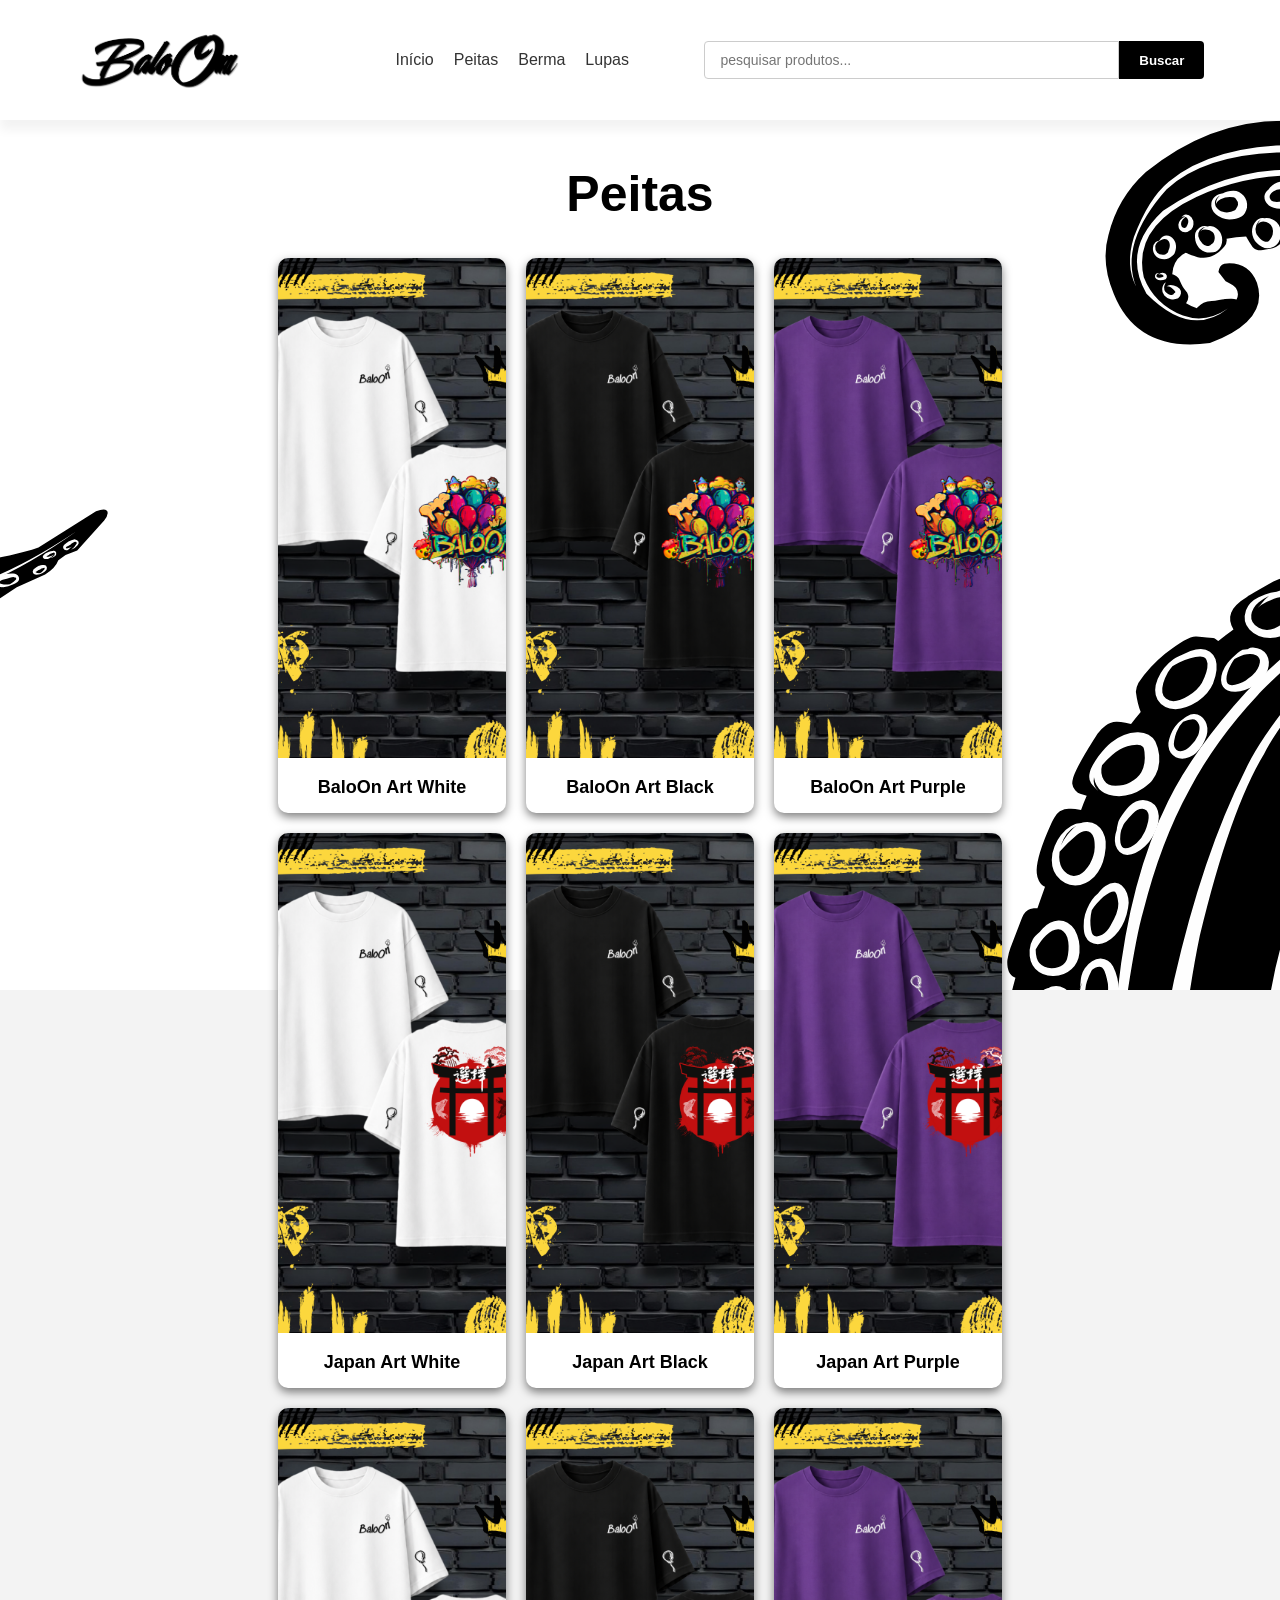
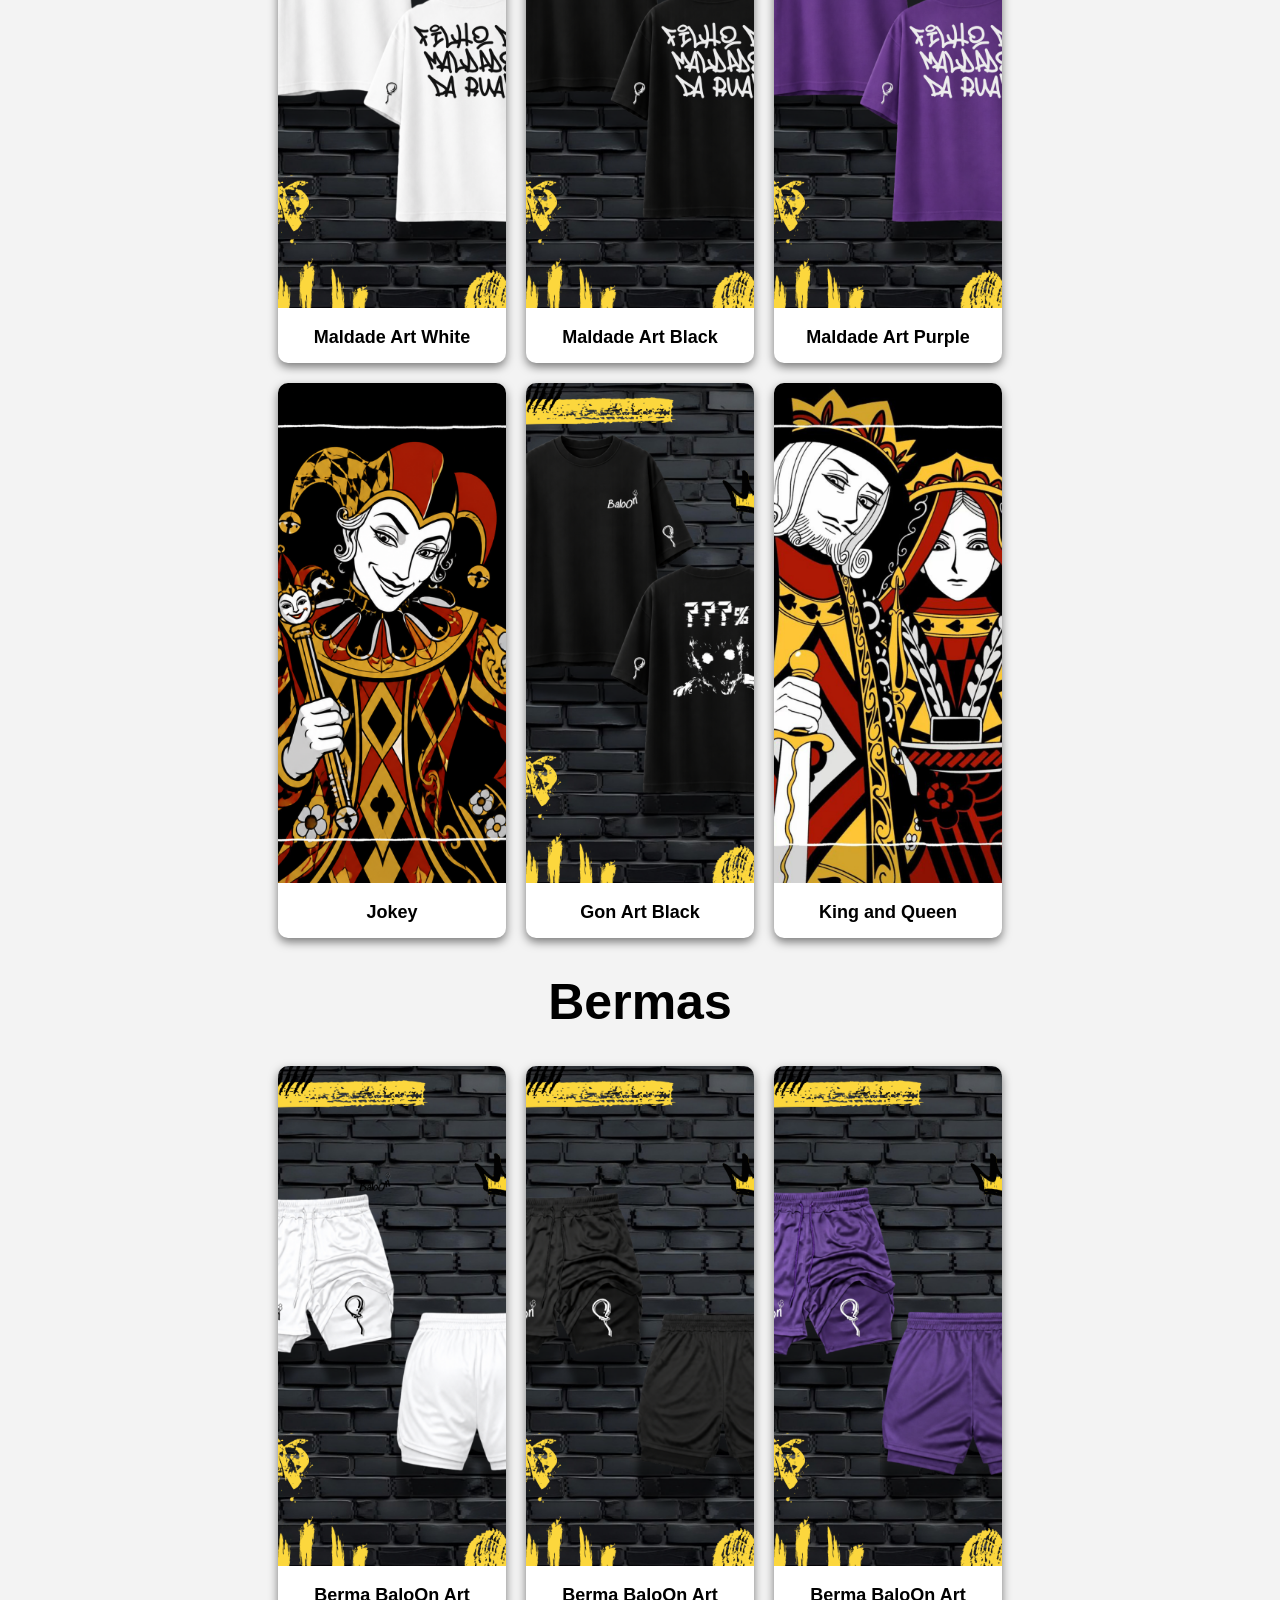
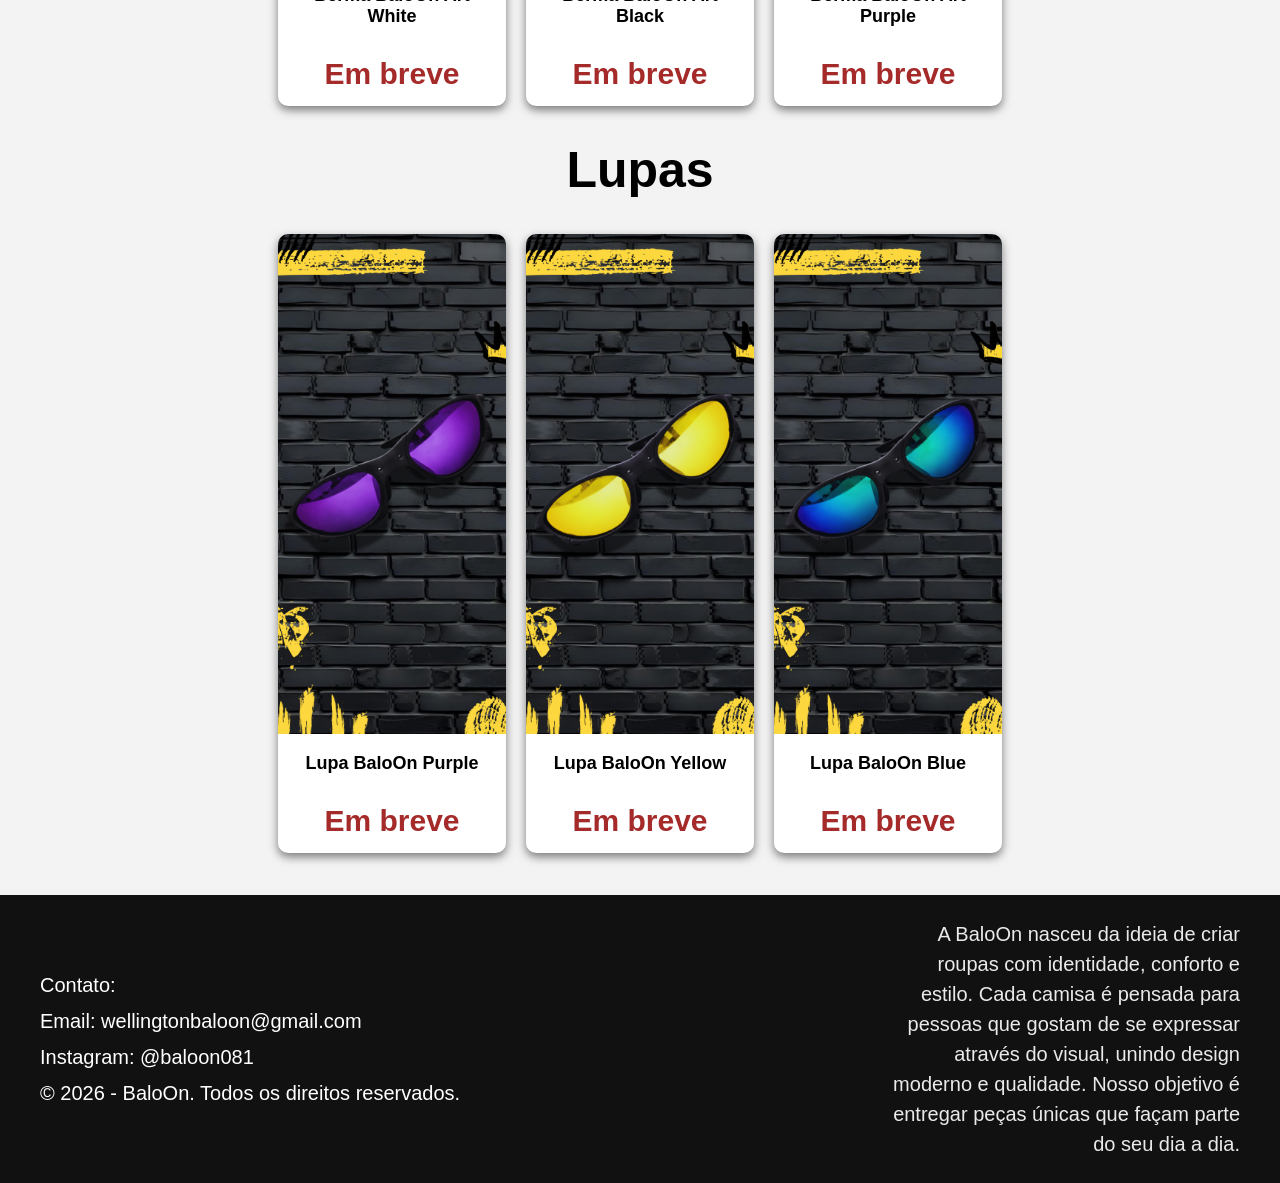
==== commit f7c160dd: "Update index.html" ====
--- a/index.html
+++ b/index.html
@@ -33,12 +33,6 @@
     </form>
 
     <search></search>
-    
-
-    <!--Bloco 4: carrinho de compras-->
-    <div class="carrinho">
-      <img src="imagens/balão.png" alt="BaloOn">
-    </div>
 
   </header>
 
@@ -232,4 +226,4 @@
   
     <script src="javaScript/scriptEffects.js"></script>
 </body>
-</html>+</html>
